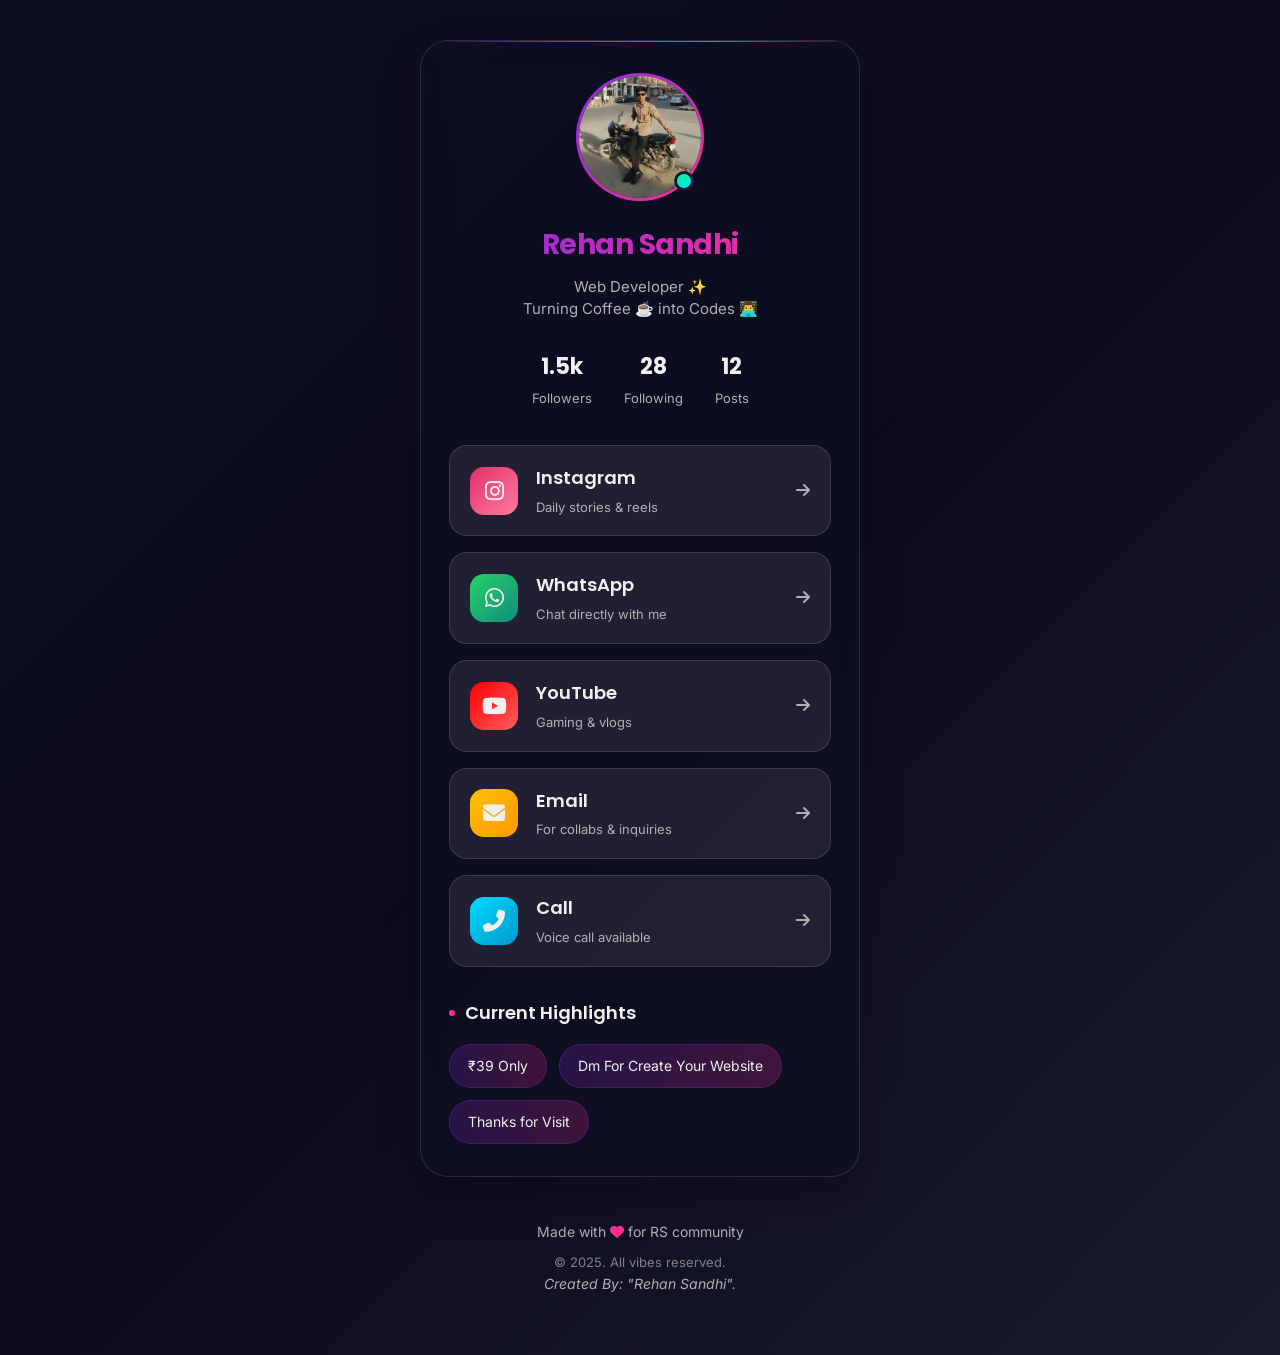
==== Index.html @ 9d44b49a "Add files via upload" ====
<!DOCTYPE html>
<html lang="en">
<head>
    <meta charset="UTF-8">
    <meta name="viewport" content="width=device-width, initial-scale=1.0">
    <title>Rehan Sandhi</title>
    <link rel="stylesheet" href="https://cdnjs.cloudflare.com/ajax/libs/font-awesome/6.4.0/css/all.min.css">
    <link rel="preconnect" href="https://fonts.googleapis.com">
    <link rel="preconnect" href="https://fonts.gstatic.com" crossorigin>
    <link href="https://fonts.googleapis.com/css2?family=Poppins:wght@300;400;500;600;700&family=Inter:wght@300;400;500;600&display=swap" rel="stylesheet">
    <link rel="icon" type="image/x-icon" href="data:image/svg+xml,<svg xmlns=%22http://www.w3.org/2000/svg%22 viewBox=%220 0 100 100%22><text y=%22.9em%22 font-size=%2290%22>👤</text></svg>">
</head>
<body>
    <div class="container">
        <main class="bio-card">
            <div class="profile-header">
                <div class="image-wrapper">
                    <!-- ISME APNA PROFILE PHOTO LAGANA HAI -->
                    <img src="profile.jpg" alt="Your profile picture" class="profile-img">
                    <div class="status-indicator"></div>
                </div>
                <!-- ISME APNA NAAM LIKHNA HAI -->
                <h1 class="profile-name">Rehan Sandhi</h1>
                <!-- ISME APNI BIO LIKHNA HAI -->
                <p class="profile-bio">Web Developer ✨<br>Turning Coffee ☕️ into Codes 👨‍💻 </p>
                <div class="follower-stats">
                    <!-- ISME APNE STATS CHANGE KARNA HAI -->
                    <div class="stat">
                        <span class="stat-number">1.5k</span>
                        <span class="stat-label">Followers</span>
                    </div>
                    <div class="stat">
                        <span class="stat-number">28</span>
                        <span class="stat-label">Following</span>
                    </div>
                    <div class="stat">
                        <span class="stat-number">12</span>
                        <span class="stat-label">Posts</span>
                    </div>
                </div>
            </div>

            <div class="links-section">
                <!-- ISME APNA INSTAGRAM LINK DENA HAI -->
                <a href="https://instagram.com/rs_181.181" target="_blank" class="link-card instagram">
                    <div class="link-icon">
                        <i class="fab fa-instagram"></i>
                    </div>
                    <div class="link-content">
                        <h3 class="link-title">Instagram</h3>
                        <p class="link-desc">Daily stories & reels</p>
                    </div>
                    <div class="link-arrow">
                        <i class="fas fa-arrow-right"></i>
                    </div>
                </a>

                <!-- ISME APNA WHATSAPP NUMBER DENA HAI -->
                <a href="https://wa.me/9725936153" target="_blank" class="link-card whatsapp">
                    <div class="link-icon">
                        <i class="fab fa-whatsapp"></i>
                    </div>
                    <div class="link-content">
                        <h3 class="link-title">WhatsApp</h3>
                        <p class="link-desc">Chat directly with me</p>
                    </div>
                    <div class="link-arrow">
                        <i class="fas fa-arrow-right"></i>
                    </div>
                </a>

                <!-- ISME APNA YOUTUBE CHANNEL LINK DENA HAI -->
                <a href="https://youtube.com/" target="_blank" class="link-card youtube">
                    <div class="link-icon">
                        <i class="fab fa-youtube"></i>
                    </div>
                    <div class="link-content">
                        <h3 class="link-title">YouTube</h3>
                        <p class="link-desc">Gaming & vlogs</p>
                    </div>
                    <div class="link-arrow">
                        <i class="fas fa-arrow-right"></i>
                    </div>
                </a>

                <!-- ISME APNA EMAIL ID DENA HAI -->
                <a href="mailto:rsandhi37@gmail.com" class="link-card email">
                    <div class="link-icon">
                        <i class="fas fa-envelope"></i>
                    </div>
                    <div class="link-content">
                        <h3 class="link-title">Email</h3>
                        <p class="link-desc">For collabs & inquiries</p>
                    </div>
                    <div class="link-arrow">
                        <i class="fas fa-arrow-right"></i>
                    </div>
                </a>

                <!-- ISME APNA PHONE NUMBER DENA HAI -->
                <a href="tel:9725936153" class="link-card call">
                    <div class="link-icon">
                        <i class="fas fa-phone-alt"></i>
                    </div>
                    <div class="link-content">
                        <h3 class="link-title">Call</h3>
                        <p class="link-desc">Voice call available</p>
                    </div>
                    <div class="link-arrow">
                        <i class="fas fa-arrow-right"></i>
                    </div>
                </a>
            </div>

            <div class="highlight-section">
                <!-- ISME APNE HIGHLIGHTS CHANGE KARNA HAI -->
                <h3 class="section-title">Current Highlights</h3>
                <div class="highlights">
                    <div class="highlight">₹39 Only</div>
                    <div class="highlight">Dm For Create Your Website</div>
                    <div class="highlight">Thanks for Visit</div>
                </div>
            </div>
        </main>

        <footer class="footer">
            <!-- ISME APNA FOOTER TEXT CHANGE KARNA HAI -->
            <p>Made with <i class="fas fa-heart"></i> for RS community</p>
            <p class="copyright">© 2025. All vibes reserved.</p> 
            <i>Created By: "Rehan Sandhi".</i>
        </footer>
    </div>

    <style>
        * {
            margin: 0;
            padding: 0;
            box-sizing: border-box;
        }

        :root {
            --primary-dark: #0f0f23;
            --secondary-dark: #1a1a2e;
            --accent-purple: #8a2be2;
            --accent-pink: #ff2e93;
            --accent-blue: #00d9ff;
            --text-light: #f0f0f0;
            --text-gray: #b0b0b0;
            --glass-white: rgba(255, 255, 255, 0.08);
            --glass-border: rgba(255, 255, 255, 0.12);
            --shadow-color: rgba(0, 0, 0, 0.3);
        }

        body {
            font-family: 'Inter', sans-serif;
            background: linear-gradient(135deg, var(--primary-dark) 0%, #0c0c1d 50%, var(--secondary-dark) 100%);
            color: var(--text-light);
            min-height: 100vh;
            display: flex;
            justify-content: center;
            align-items: center;
            padding: 20px;
            line-height: 1.6;
        }

        .container {
            width: 100%;
            max-width: 480px;
            margin: 0 auto;
            padding: 20px;
        }

        .bio-card {
            background: rgba(15, 15, 35, 0.7);
            backdrop-filter: blur(12px);
            -webkit-backdrop-filter: blur(12px);
            border-radius: 28px;
            border: 1px solid var(--glass-border);
            padding: 32px 28px;
            box-shadow: 0 20px 40px var(--shadow-color);
            margin-bottom: 24px;
            position: relative;
            overflow: hidden;
        }

        .bio-card::before {
            content: '';
            position: absolute;
            top: 0;
            left: 0;
            right: 0;
            height: 1px;
            background: linear-gradient(90deg, transparent, var(--accent-purple), var(--accent-pink), transparent);
        }

        .profile-header {
            text-align: center;
            margin-bottom: 36px;
        }

        .image-wrapper {
            position: relative;
            width: 128px;
            height: 128px;
            margin: 0 auto 22px;
        }

        .profile-img {
            width: 100%;
            height: 100%;
            border-radius: 50%;
            object-fit: cover;
            border: 3px solid transparent;
            background: linear-gradient(var(--secondary-dark), var(--secondary-dark)) padding-box,
                        linear-gradient(135deg, var(--accent-purple), var(--accent-pink)) border-box;
            transition: transform 0.5s ease;
        }

        .profile-img:hover {
            transform: scale(1.05);
        }

        .status-indicator {
            position: absolute;
            bottom: 10px;
            right: 10px;
            width: 20px;
            height: 20px;
            background: linear-gradient(135deg, #00ff88, #00d9ff);
            border-radius: 50%;
            border: 3px solid var(--secondary-dark);
            animation: pulse 2s infinite;
        }

        @keyframes pulse {
            0% { box-shadow: 0 0 0 0 rgba(0, 217, 255, 0.7); }
            70% { box-shadow: 0 0 0 8px rgba(0, 217, 255, 0); }
            100% { box-shadow: 0 0 0 0 rgba(0, 217, 255, 0); }
        }

        .profile-name {
            font-family: 'Poppins', sans-serif;
            font-size: 28px;
            font-weight: 700;
            background: linear-gradient(90deg, var(--accent-purple), var(--accent-pink));
            -webkit-background-clip: text;
            background-clip: text;
            color: transparent;
            margin-bottom: 8px;
            letter-spacing: -0.5px;
        }

        .profile-bio {
            color: var(--text-gray);
            font-size: 15px;
            margin-bottom: 24px;
            line-height: 1.5;
        }

        .follower-stats {
            display: flex;
            justify-content: center;
            gap: 32px;
            margin-top: 28px;
        }

        .stat {
            display: flex;
            flex-direction: column;
            align-items: center;
        }

        .stat-number {
            font-family: 'Poppins', sans-serif;
            font-size: 22px;
            font-weight: 700;
            color: var(--text-light);
        }

        .stat-label {
            font-size: 13px;
            color: var(--text-gray);
            margin-top: 4px;
        }

        .links-section {
            display: flex;
            flex-direction: column;
            gap: 16px;
            margin-bottom: 32px;
        }

        .link-card {
            display: flex;
            align-items: center;
            background: var(--glass-white);
            border: 1px solid var(--glass-border);
            border-radius: 18px;
            padding: 18px 20px;
            text-decoration: none;
            color: var(--text-light);
            transition: all 0.3s ease;
            position: relative;
            overflow: hidden;
        }

        .link-card::before {
            content: '';
            position: absolute;
            top: 0;
            left: 0;
            width: 5px;
            height: 100%;
            background: var(--accent-purple);
            opacity: 0;
            transition: opacity 0.3s ease;
        }

        .link-card:hover {
            transform: translateY(-4px);
            border-color: rgba(255, 255, 255, 0.2);
            box-shadow: 0 10px 25px rgba(0, 0, 0, 0.2);
        }

        .link-card:hover::before {
            opacity: 1;
        }

        .instagram:hover { background: linear-gradient(90deg, rgba(225, 48, 108, 0.15), rgba(255, 255, 255, 0.05)); }
        .whatsapp:hover { background: linear-gradient(90deg, rgba(37, 211, 102, 0.15), rgba(255, 255, 255, 0.05)); }
        .youtube:hover { background: linear-gradient(90deg, rgba(255, 0, 0, 0.15), rgba(255, 255, 255, 0.05)); }
        .email:hover { background: linear-gradient(90deg, rgba(255, 193, 7, 0.15), rgba(255, 255, 255, 0.05)); }
        .call:hover { background: linear-gradient(90deg, rgba(0, 217, 255, 0.15), rgba(255, 255, 255, 0.05)); }

        .link-icon {
            width: 48px;
            height: 48px;
            border-radius: 14px;
            display: flex;
            align-items: center;
            justify-content: center;
            font-size: 22px;
            margin-right: 18px;
            flex-shrink: 0;
        }

        .instagram .link-icon { background: linear-gradient(135deg, #E1306C, #FF7B9C); }
        .whatsapp .link-icon { background: linear-gradient(135deg, #25D366, #128C7E); }
        .youtube .link-icon { background: linear-gradient(135deg, #FF0000, #FF5E5E); }
        .email .link-icon { background: linear-gradient(135deg, #FFC107, #FF9800); }
        .call .link-icon { background: linear-gradient(135deg, #00D9FF, #0099CC); }

        .link-content {
            flex: 1;
        }

        .link-title {
            font-family: 'Poppins', sans-serif;
            font-size: 18px;
            font-weight: 600;
            margin-bottom: 4px;
        }

        .link-desc {
            font-size: 13px;
            color: var(--text-gray);
        }

        .link-arrow {
            color: var(--text-gray);
            font-size: 16px;
            transition: transform 0.3s ease;
        }

        .link-card:hover .link-arrow {
            transform: translateX(5px);
            color: var(--accent-blue);
        }

        .highlight-section {
            margin-top: 32px;
        }

        .section-title {
            font-family: 'Poppins', sans-serif;
            font-size: 18px;
            font-weight: 600;
            margin-bottom: 16px;
            color: var(--text-light);
            display: flex;
            align-items: center;
            gap: 10px;
        }

        .section-title::before {
            content: '';
            width: 6px;
            height: 6px;
            background: var(--accent-pink);
            border-radius: 50%;
        }

        .highlights {
            display: flex;
            flex-wrap: wrap;
            gap: 12px;
        }

        .highlight {
            background: linear-gradient(90deg, rgba(138, 43, 226, 0.2), rgba(255, 46, 147, 0.2));
            border: 1px solid rgba(138, 43, 226, 0.3);
            border-radius: 50px;
            padding: 10px 18px;
            font-size: 14px;
            color: var(--text-light);
            transition: all 0.3s ease;
        }

        .highlight:hover {
            transform: translateY(-2px);
            border-color: rgba(138, 43, 226, 0.6);
            box-shadow: 0 5px 15px rgba(138, 43, 226, 0.2);
        }

        .footer {
            text-align: center;
            color: var(--text-gray);
            font-size: 14px;
            padding: 20px 0;
        }

        .footer i.fa-heart {
            color: #ff2e93;
            animation: heartbeat 1.5s infinite;
        }

        @keyframes heartbeat {
            0%, 100% { transform: scale(0.9); }
            50% { transform: scale(1.3); }
        }

        .copyright {
            font-size: 13px;
            margin-top: 8px;
            opacity: 0.7;
        }

        @media (max-width: 480px) {
            .container {
                padding: 10px;
            }
            
            .bio-card {
                padding: 28px 22px;
                border-radius: 24px;
            }
            
            .profile-name {
                font-size: 24px;
            }
            
            .profile-bio {
                font-size: 14px;
            }
            
            .follower-stats {
                gap: 24px;
            }
            
            .stat-number {
                font-size: 20px;
            }
            
            .link-card {
                padding: 16px;
            }
            
            .link-icon {
                width: 44px;
                height: 44px;
                font-size: 20px;
                margin-right: 16px;
            }
            
            .link-title {
                font-size: 16px;
            }
        }

        @media (max-width: 360px) {
            .follower-stats {
                gap: 18px;
            }
            
            .link-card {
                padding: 14px;
            }
            
            .highlights {
                justify-content: center;
            }
        }
    </style>
</body>
</html>
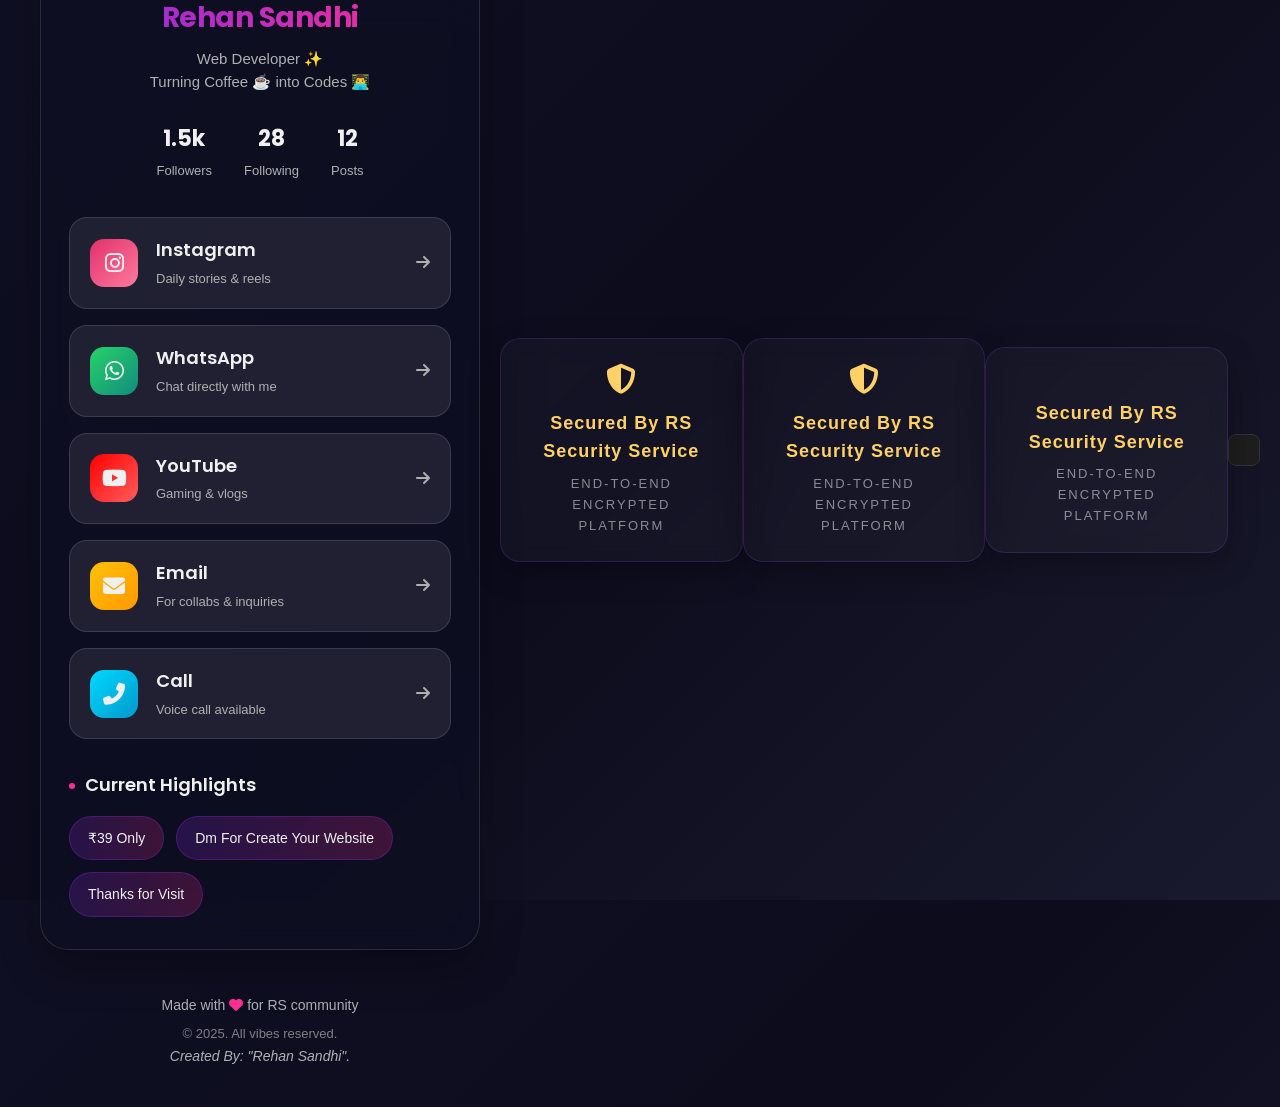
==== commit 1e45f5ad: "Index.html" ====
--- a/Index.html
+++ b/Index.html
@@ -502,4 +502,221 @@
         }
     </style>
 </body>
-</html>+</html>
+<!DOCTYPE html>
+<html lang="hi">
+<head>
+    <meta charset="UTF-8">
+    <meta name="viewport" content="width=device-width, initial-scale=1.0">
+    <title>RS Security Badge</title>
+    
+    <link rel="stylesheet" href="https://cdnjs.cloudflare.com/ajax/libs/font-awesome/6.4.0/css/all.min.css">
+    
+    <style>
+        body {
+            background-color: #0F0F1E;
+            display: flex;
+            justify-content: center;
+            align-items: center;
+            height: 100vh;
+            margin: 0;
+            font-family: 'Poppins', sans-serif;
+        }
+
+        .security-badge {
+            background: rgba(255, 255, 255, 0.03);
+            padding: 25px 40px;
+            border-radius: 20px;
+            text-align: center;
+            color: rgba(255, 255, 255, 0.7);
+            border: 1px solid rgba(157, 78, 221, 0.2);
+            backdrop-filter: blur(10px);
+            box-shadow: 0 10px 30px rgba(0, 0, 0, 0.3);
+            transition: all 0.3s ease;
+        }
+
+        .security-badge:hover {
+            transform: translateY(-5px);
+            border-color: #FFD166;
+            background: rgba(255, 255, 255, 0.05);
+        }
+
+        .security-badge i {
+            color: #FFD166;
+            font-size: 35px; /* Thoda bada icon */
+            margin-bottom: 15px;
+        }
+
+        .security-badge strong {
+            color: #FFD166;
+            font-weight: 700;
+            display: block;
+            margin-bottom: 8px;
+            font-size: 18px;
+            letter-spacing: 1px;
+        }
+
+        .security-badge .encrypted-text {
+            font-size: 12px;
+            color: rgba(255, 255, 255, 0.5);
+            text-transform: uppercase;
+            letter-spacing: 2px;
+        }
+    </style>
+</head>
+<body>
+
+    <div class="security-badge">
+        <i class="fas fa-shield-alt"></i>
+        <strong>Secured By RS Security Service</strong>
+        <div class="encrypted-text">End-to-End Encrypted Platform</div>
+    </div>
+
+</body>
+</html>
+<!DOCTYPE html>
+<html lang="hi">
+<head>
+    <meta charset="UTF-8">
+    <meta name="viewport" content="width=device-width, initial-scale=1.0">
+    <title>RS Security Badge</title>
+    
+    <link rel="stylesheet" href="https://cdnjs.cloudflare.com/ajax/libs/font-awesome/6.4.0/css/all.min.css">
+    
+    <style>
+        body {
+            background-color: #0F0F1E;
+            display: flex;
+            justify-content: center;
+            align-items: center;
+            height: 100vh;
+            margin: 0;
+            font-family: 'Poppins', sans-serif;
+        }
+
+        .security-badge {
+            background: rgba(255, 255, 255, 0.03);
+            padding: 25px 40px;
+            border-radius: 20px;
+            text-align: center;
+            color: rgba(255, 255, 255, 0.7);
+            border: 1px solid rgba(157, 78, 221, 0.2);
+            backdrop-filter: blur(10px);
+            box-shadow: 0 10px 30px rgba(0, 0, 0, 0.3);
+            transition: all 0.3s ease;
+        }
+
+        .security-badge:hover {
+            transform: translateY(-5px);
+            border-color: #FFD166;
+            background: rgba(255, 255, 255, 0.05);
+        }
+
+        .security-badge i {
+            color: #FFD166;
+            font-size: 35px; /* Thoda bada icon */
+            margin-bottom: 15px;
+        }
+
+        .security-badge strong {
+            color: #FFD166;
+            font-weight: 700;
+            display: block;
+            margin-bottom: 8px;
+            font-size: 18px;
+            letter-spacing: 1px;
+        }
+
+        .security-badge .encrypted-text {
+            font-size: 12px;
+            color: rgba(255, 255, 255, 0.5);
+            text-transform: uppercase;
+            letter-spacing: 2px;
+        }
+    </style>
+</head>
+<body>
+
+    <div class="security-badge">
+        <i class="fas fa-shield-alt"></i>
+        <strong>Secured By RS Security Service</strong>
+        <div class="encrypted-text">End-to-End Encrypted Platform</div>
+    </div>
+
+</body>
+</html>
+<!DOCTYPE html>
+<html lang="hi">
+<head>
+    <meta charset="UTF-8">
+    <meta name="viewport" content="width=device-width, initial-scale=1.0">
+    <title>RS Security Badge</title>
+    
+    <link rel="stylesheet" href="https://cdnjs.cloudflare.com/ajax/libs/font-awesome/6.4.0/css/all.min.css">
+    
+    <style>
+        body {
+            background-color: #0F0F1E; /* Dark background taaki badge dikhe */
+            display: flex;
+            justify-content: center;
+            align-items: center;
+            height: 100vh;
+            margin: 0;
+            font-family: 'Segoe UI', Tahoma, Geneva, Verdana, sans-serif;
+        }
+
+        /* Badge ka asli CSS */
+        .security-badge {
+            background: rgba(255, 255, 255, 0.03);
+            padding: 25px 40px;
+            border-radius: 20px;
+            text-align: center;
+            color: rgba(255, 255, 255, 0.7);
+            border: 1px solid rgba(157, 78, 221, 0.2);
+            backdrop-filter: blur(10px);
+            box-shadow: 0 10px 30px rgba(0, 0, 0, 0.3);
+            transition: transform 0.3s ease;
+        }
+
+        .security-badge:hover {
+            transform: translateY(-5px);
+            border-color: #FFD166;
+        }
+
+        .security-badge i {
+            color: #FFD166; /* Gold color */
+            font-size: 30px;
+            margin-bottom: 15px;
+        }
+
+        .security-badge strong {
+            color: #FFD166;
+            font-weight: 700;
+            display: block;
+            margin-bottom: 8px;
+            font-size: 18px;
+            letter-spacing: 1px;
+        }
+
+        .security-badge .encrypted-text {
+            font-size: 13px;
+            color: rgba(255, 255, 255, 0.5);
+            text-transform: uppercase;
+            letter-spacing: 2px;
+        }
+    </style>
+</head>
+<body>
+
+    <div class="security-badge">
+        <i class="fas fa-shield-alti"></i>
+        <strong>Secured By RS Security Service</strong>
+        <div class="encrypted-text">End-to-End Encrypted Platform</div>
+    </div>
+
+</body>
+</html>
+<div style="background-color: #1e1e1e; color: #d4d4d4; padding: 15px; border-radius: 8px; font-family: 'Courier New', monospace; border: 1px solid #333; line-height: 1.5;">
+    <pre style="margin: 
+    </pre>
+</div>
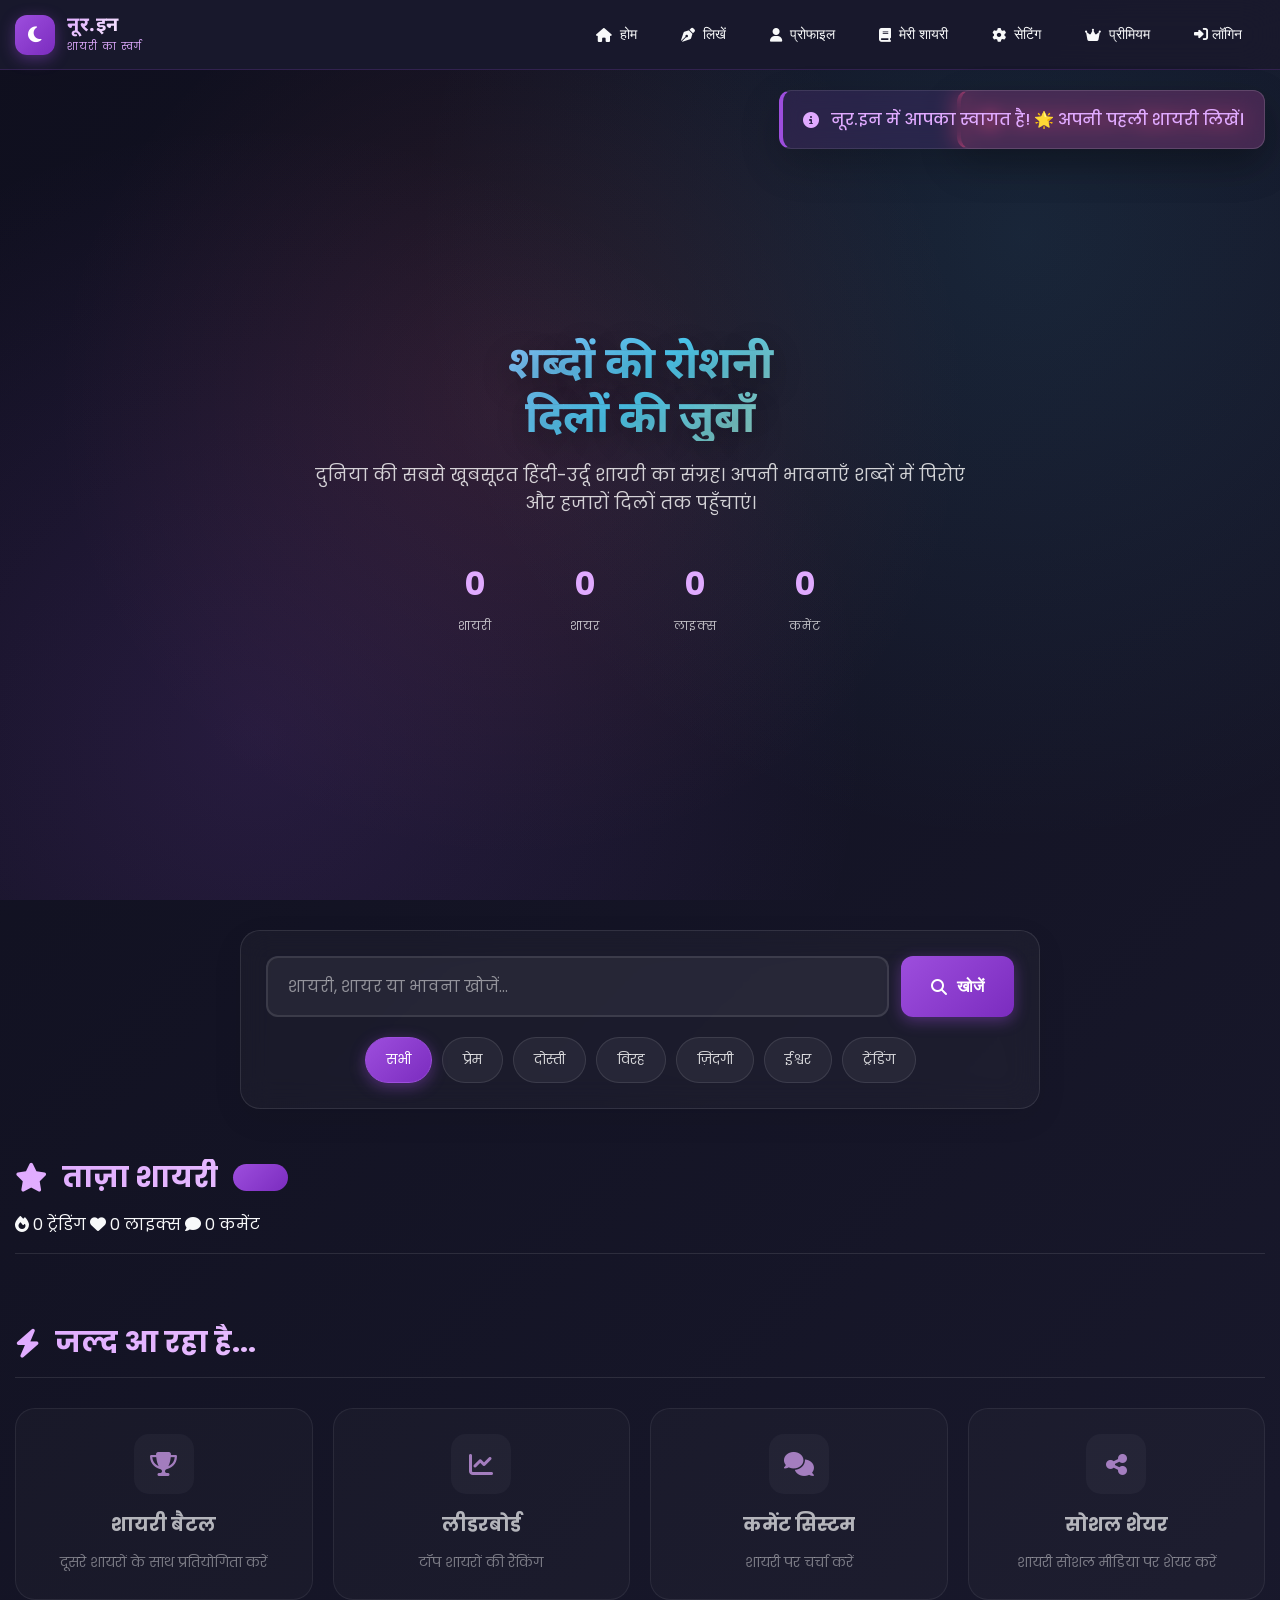
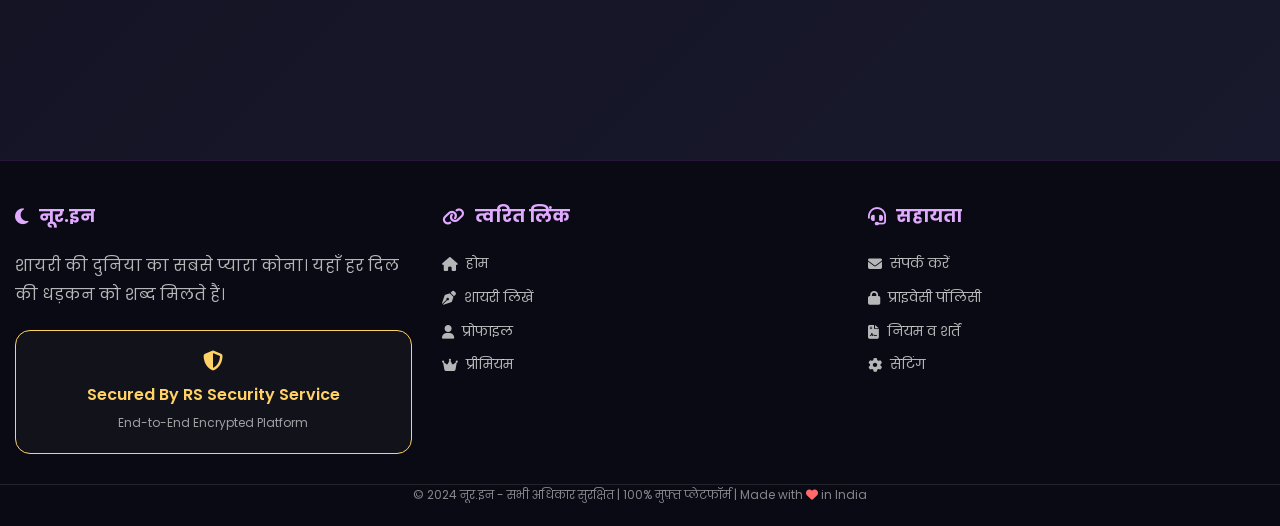
==== commit e03245cc: "Add files via upload" ====
--- a/Index.html
+++ b/Index.html
@@ -1,722 +1,3077 @@
 <!DOCTYPE html>
-<html lang="en">
+<html lang="hi">
 <head>
     <meta charset="UTF-8">
-    <meta name="viewport" content="width=device-width, initial-scale=1.0">
-    <title>Rehan Sandhi</title>
+    <meta name="viewport" content="width=device-width, initial-scale=1.0, maximum-scale=1.0, user-scalable=no">
+    <title>नूर.इन - शायरी का स्वर्ग</title>
+    
+    <!-- FONTS -->
+    <link href="https://fonts.googleapis.com/css2?family=Noto+Sans+Devanagari:wght@300;400;500;600;700&family=Playfair+Display:wght@400;500;600;700&family=Poppins:wght@300;400;500;600;700&display=swap" rel="stylesheet">
     <link rel="stylesheet" href="https://cdnjs.cloudflare.com/ajax/libs/font-awesome/6.4.0/css/all.min.css">
-    <link rel="preconnect" href="https://fonts.googleapis.com">
-    <link rel="preconnect" href="https://fonts.gstatic.com" crossorigin>
-    <link href="https://fonts.googleapis.com/css2?family=Poppins:wght@300;400;500;600;700&family=Inter:wght@300;400;500;600&display=swap" rel="stylesheet">
-    <link rel="icon" type="image/x-icon" href="data:image/svg+xml,<svg xmlns=%22http://www.w3.org/2000/svg%22 viewBox=%220 0 100 100%22><text y=%22.9em%22 font-size=%2290%22>👤</text></svg>">
-</head>
-<body>
-    <div class="container">
-        <main class="bio-card">
-            <div class="profile-header">
-                <div class="image-wrapper">
-                    <!-- ISME APNA PROFILE PHOTO LAGANA HAI -->
-                    <img src="profile.jpg" alt="Your profile picture" class="profile-img">
-                    <div class="status-indicator"></div>
-                </div>
-                <!-- ISME APNA NAAM LIKHNA HAI -->
-                <h1 class="profile-name">Rehan Sandhi</h1>
-                <!-- ISME APNI BIO LIKHNA HAI -->
-                <p class="profile-bio">Web Developer ✨<br>Turning Coffee ☕️ into Codes 👨‍💻 </p>
-                <div class="follower-stats">
-                    <!-- ISME APNE STATS CHANGE KARNA HAI -->
-                    <div class="stat">
-                        <span class="stat-number">1.5k</span>
-                        <span class="stat-label">Followers</span>
-                    </div>
-                    <div class="stat">
-                        <span class="stat-number">28</span>
-                        <span class="stat-label">Following</span>
-                    </div>
-                    <div class="stat">
-                        <span class="stat-number">12</span>
-                        <span class="stat-label">Posts</span>
-                    </div>
-                </div>
-            </div>
-
-            <div class="links-section">
-                <!-- ISME APNA INSTAGRAM LINK DENA HAI -->
-                <a href="https://instagram.com/rs_181.181" target="_blank" class="link-card instagram">
-                    <div class="link-icon">
-                        <i class="fab fa-instagram"></i>
-                    </div>
-                    <div class="link-content">
-                        <h3 class="link-title">Instagram</h3>
-                        <p class="link-desc">Daily stories & reels</p>
-                    </div>
-                    <div class="link-arrow">
-                        <i class="fas fa-arrow-right"></i>
-                    </div>
-                </a>
-
-                <!-- ISME APNA WHATSAPP NUMBER DENA HAI -->
-                <a href="https://wa.me/9725936153" target="_blank" class="link-card whatsapp">
-                    <div class="link-icon">
-                        <i class="fab fa-whatsapp"></i>
-                    </div>
-                    <div class="link-content">
-                        <h3 class="link-title">WhatsApp</h3>
-                        <p class="link-desc">Chat directly with me</p>
-                    </div>
-                    <div class="link-arrow">
-                        <i class="fas fa-arrow-right"></i>
-                    </div>
-                </a>
-
-                <!-- ISME APNA YOUTUBE CHANNEL LINK DENA HAI -->
-                <a href="https://youtube.com/" target="_blank" class="link-card youtube">
-                    <div class="link-icon">
-                        <i class="fab fa-youtube"></i>
-                    </div>
-                    <div class="link-content">
-                        <h3 class="link-title">YouTube</h3>
-                        <p class="link-desc">Gaming & vlogs</p>
-                    </div>
-                    <div class="link-arrow">
-                        <i class="fas fa-arrow-right"></i>
-                    </div>
-                </a>
-
-                <!-- ISME APNA EMAIL ID DENA HAI -->
-                <a href="mailto:rsandhi37@gmail.com" class="link-card email">
-                    <div class="link-icon">
-                        <i class="fas fa-envelope"></i>
-                    </div>
-                    <div class="link-content">
-                        <h3 class="link-title">Email</h3>
-                        <p class="link-desc">For collabs & inquiries</p>
-                    </div>
-                    <div class="link-arrow">
-                        <i class="fas fa-arrow-right"></i>
-                    </div>
-                </a>
-
-                <!-- ISME APNA PHONE NUMBER DENA HAI -->
-                <a href="tel:9725936153" class="link-card call">
-                    <div class="link-icon">
-                        <i class="fas fa-phone-alt"></i>
-                    </div>
-                    <div class="link-content">
-                        <h3 class="link-title">Call</h3>
-                        <p class="link-desc">Voice call available</p>
-                    </div>
-                    <div class="link-arrow">
-                        <i class="fas fa-arrow-right"></i>
-                    </div>
-                </a>
-            </div>
-
-            <div class="highlight-section">
-                <!-- ISME APNE HIGHLIGHTS CHANGE KARNA HAI -->
-                <h3 class="section-title">Current Highlights</h3>
-                <div class="highlights">
-                    <div class="highlight">₹39 Only</div>
-                    <div class="highlight">Dm For Create Your Website</div>
-                    <div class="highlight">Thanks for Visit</div>
-                </div>
-            </div>
-        </main>
-
-        <footer class="footer">
-            <!-- ISME APNA FOOTER TEXT CHANGE KARNA HAI -->
-            <p>Made with <i class="fas fa-heart"></i> for RS community</p>
-            <p class="copyright">© 2025. All vibes reserved.</p> 
-            <i>Created By: "Rehan Sandhi".</i>
-        </footer>
-    </div>
-
+    
     <style>
+        /* ============================================
+            CSS VARIABLES & RESET
+        ============================================ */
+        :root {
+            --primary: #9D4EDD;
+            --primary-dark: #7B2CBF;
+            --primary-light: #E0AAFF;
+            --secondary: #FF6B6B;
+            --accent: #4CC9F0;
+            --gold: #FFD166;
+            --dark: #1A1A2E;
+            --dark-light: #2D2D44;
+            --light: #F8F9FA;
+            --text: #333333;
+            --text-light: #666666;
+            --success: #06D6A0;
+            --error: #EF476F;
+            --warning: #FFD166;
+            --premium: #FFD700;
+            --shadow: 0 10px 30px rgba(0, 0, 0, 0.08);
+            --shadow-hover: 0 20px 50px rgba(0, 0, 0, 0.15);
+            --transition: all 0.4s cubic-bezier(0.175, 0.885, 0.32, 1.1);
+            --border-radius: 20px;
+            --border-radius-sm: 12px;
+            --header-height: 70px;
+            --safe-area-top: env(safe-area-inset-top, 0px);
+        }
+        
         * {
             margin: 0;
             padding: 0;
             box-sizing: border-box;
-        }
-
-        :root {
-            --primary-dark: #0f0f23;
-            --secondary-dark: #1a1a2e;
-            --accent-purple: #8a2be2;
-            --accent-pink: #ff2e93;
-            --accent-blue: #00d9ff;
-            --text-light: #f0f0f0;
-            --text-gray: #b0b0b0;
-            --glass-white: rgba(255, 255, 255, 0.08);
-            --glass-border: rgba(255, 255, 255, 0.12);
-            --shadow-color: rgba(0, 0, 0, 0.3);
-        }
-
+            -webkit-tap-highlight-color: transparent;
+        }
+        
+        html {
+            scroll-behavior: smooth;
+            overflow-x: hidden;
+        }
+        
         body {
-            font-family: 'Inter', sans-serif;
-            background: linear-gradient(135deg, var(--primary-dark) 0%, #0c0c1d 50%, var(--secondary-dark) 100%);
-            color: var(--text-light);
+            font-family: 'Poppins', 'Noto Sans Devanagari', sans-serif;
+            background: linear-gradient(135deg, #0F0F1E 0%, #1A1A2E 100%);
+            color: var(--light);
+            line-height: 1.7;
+            overflow-x: hidden;
             min-height: 100vh;
-            display: flex;
+            padding-top: var(--safe-area-top);
+        }
+        
+        .hindi-font {
+            font-family: 'Noto Sans Devanagari', serif;
+        }
+        
+        .shayari-font {
+            font-family: 'Playfair Display', 'Noto Sans Devanagari', serif;
+        }
+        
+        /* ============================================
+            GLASSMORPHISM EFFECTS
+        ============================================ */
+        .glass {
+            background: rgba(255, 255, 255, 0.05);
+            backdrop-filter: blur(10px);
+            border: 1px solid rgba(255, 255, 255, 0.1);
+        }
+        
+        .glass-dark {
+            background: rgba(26, 26, 46, 0.8);
+            backdrop-filter: blur(15px);
+            border: 1px solid rgba(157, 78, 221, 0.2);
+        }
+        
+        /* ============================================
+            HEADER & NAVIGATION - MOBILE OPTIMIZED
+        ============================================ */
+        .header {
+            position: fixed;
+            top: var(--safe-area-top);
+            left: 0;
+            width: 100%;
+            z-index: 1000;
+            padding: 10px 0;
+            transition: var(--transition);
+            height: var(--header-height);
+            background: rgba(26, 26, 46, 0.95);
+            backdrop-filter: blur(20px);
+            border-bottom: 1px solid rgba(157, 78, 221, 0.2);
+        }
+        
+        .nav-container {
+            max-width: 1400px;
+            margin: 0 auto;
+            padding: 0 15px;
+            display: flex;
+            justify-content: space-between;
+            align-items: center;
+            height: 100%;
+        }
+        
+        .logo {
+            display: flex;
+            align-items: center;
+            gap: 12px;
+            text-decoration: none;
+            flex-shrink: 0;
+        }
+        
+        .logo-icon {
+            width: 40px;
+            height: 40px;
+            background: linear-gradient(135deg, var(--primary), var(--primary-dark));
+            border-radius: 12px;
+            display: flex;
+            align-items: center;
             justify-content: center;
-            align-items: center;
-            padding: 20px;
-            line-height: 1.6;
-        }
-
-        .container {
-            width: 100%;
-            max-width: 480px;
-            margin: 0 auto;
-            padding: 20px;
-        }
-
-        .bio-card {
-            background: rgba(15, 15, 35, 0.7);
-            backdrop-filter: blur(12px);
-            -webkit-backdrop-filter: blur(12px);
-            border-radius: 28px;
-            border: 1px solid var(--glass-border);
-            padding: 32px 28px;
-            box-shadow: 0 20px 40px var(--shadow-color);
-            margin-bottom: 24px;
+            color: white;
+            font-size: 18px;
+            box-shadow: 0 4px 15px rgba(157, 78, 221, 0.4);
             position: relative;
             overflow: hidden;
         }
-
-        .bio-card::before {
+        
+        .logo-text {
+            display: flex;
+            flex-direction: column;
+        }
+        
+        .logo-main {
+            font-size: 20px;
+            font-weight: 700;
+            background: linear-gradient(135deg, var(--primary-light), white);
+            -webkit-background-clip: text;
+            -webkit-text-fill-color: transparent;
+            letter-spacing: 0.5px;
+            line-height: 1.2;
+        }
+        
+        .logo-tagline {
+            font-size: 10px;
+            color: var(--primary-light);
+            letter-spacing: 1px;
+            text-transform: uppercase;
+        }
+        
+        .mobile-menu-btn {
+            display: none;
+            background: transparent;
+            border: none;
+            color: white;
+            font-size: 24px;
+            cursor: pointer;
+            padding: 8px;
+            border-radius: 8px;
+            transition: var(--transition);
+        }
+        
+        .mobile-menu-btn:hover {
+            background: rgba(157, 78, 221, 0.1);
+        }
+        
+        .nav-links {
+            display: flex;
+            gap: 8px;
+            align-items: center;
+            flex-wrap: nowrap;
+            overflow-x: auto;
+            -webkit-overflow-scrolling: touch;
+            scrollbar-width: none;
+            padding: 0 5px;
+        }
+        
+        .nav-links::-webkit-scrollbar {
+            display: none;
+        }
+        
+        .nav-btn {
+            background: transparent;
+            border: none;
+            padding: 10px 18px;
+            border-radius: 50px;
+            color: var(--light);
+            font-size: 14px;
+            font-weight: 500;
+            cursor: pointer;
+            transition: var(--transition);
+            display: flex;
+            align-items: center;
+            gap: 8px;
+            position: relative;
+            overflow: hidden;
+            white-space: nowrap;
+            flex-shrink: 0;
+        }
+        
+        .nav-btn:hover {
+            background: rgba(157, 78, 221, 0.1);
+            transform: translateY(-2px);
+        }
+        
+        .nav-btn.primary {
+            background: linear-gradient(135deg, var(--primary), var(--primary-dark));
+            color: white;
+            padding: 10px 22px;
+            box-shadow: 0 4px 15px rgba(157, 78, 221, 0.4);
+        }
+        
+        .nav-btn.primary:hover {
+            transform: translateY(-3px);
+            box-shadow: 0 8px 25px rgba(157, 78, 221, 0.6);
+        }
+        
+        .user-badge {
+            display: flex;
+            align-items: center;
+            gap: 10px;
+            padding: 8px 16px;
+            background: rgba(255, 255, 255, 0.05);
+            border-radius: 50px;
+            border: 1px solid rgba(157, 78, 221, 0.3);
+            flex-shrink: 0;
+        }
+        
+        .user-avatar {
+            width: 32px;
+            height: 32px;
+            background: linear-gradient(135deg, var(--primary), var(--accent));
+            border-radius: 50%;
+            display: flex;
+            align-items: center;
+            justify-content: center;
+            color: white;
+            font-weight: 600;
+            font-size: 14px;
+            flex-shrink: 0;
+        }
+        
+        /* ============================================
+            HERO SECTION - MOBILE OPTIMIZED
+        ============================================ */
+        .hero-section {
+            min-height: calc(100vh - var(--header-height));
+            display: flex;
+            align-items: center;
+            justify-content: center;
+            padding: 30px 15px;
+            position: relative;
+            overflow: hidden;
+            margin-top: var(--header-height);
+        }
+        
+        .hero-bg {
+            position: absolute;
+            top: 0;
+            left: 0;
+            width: 100%;
+            height: 100%;
+            background: 
+                radial-gradient(circle at 20% 80%, rgba(157, 78, 221, 0.15) 0%, transparent 50%),
+                radial-gradient(circle at 80% 20%, rgba(76, 201, 240, 0.1) 0%, transparent 50%),
+                radial-gradient(circle at 40% 40%, rgba(255, 107, 107, 0.1) 0%, transparent 50%);
+            z-index: -1;
+        }
+        
+        .hero-content {
+            text-align: center;
+            max-width: 900px;
+            z-index: 1;
+            width: 100%;
+        }
+        
+        .hero-title {
+            font-size: 2.8rem;
+            font-weight: 700;
+            margin-bottom: 20px;
+            background: linear-gradient(135deg, var(--primary-light), var(--accent), var(--gold));
+            -webkit-background-clip: text;
+            -webkit-text-fill-color: transparent;
+            line-height: 1.2;
+            text-shadow: 0 10px 30px rgba(0, 0, 0, 0.3);
+            padding: 0 10px;
+        }
+        
+        .hero-subtitle {
+            font-size: 1.1rem;
+            color: rgba(255, 255, 255, 0.8);
+            max-width: 700px;
+            margin: 0 auto 30px;
+            line-height: 1.6;
+            padding: 0 10px;
+        }
+        
+        .hero-stats {
+            display: flex;
+            justify-content: center;
+            gap: 30px;
+            margin-top: 40px;
+            flex-wrap: wrap;
+        }
+        
+        .stat-item {
+            text-align: center;
+            min-width: 80px;
+        }
+        
+        .stat-number {
+            font-size: 2rem;
+            font-weight: 700;
+            color: var(--primary-light);
+            margin-bottom: 5px;
+        }
+        
+        .stat-label {
+            color: rgba(255, 255, 255, 0.7);
+            font-size: 12px;
+            text-transform: uppercase;
+            letter-spacing: 1px;
+        }
+        
+        /* ============================================
+            MAIN CONTENT
+        ============================================ */
+        .main-container {
+            max-width: 1400px;
+            margin: 0 auto;
+            padding: 0 15px 60px;
+            width: 100%;
+        }
+        
+        /* ============================================
+            SMART SEARCH
+        ============================================ */
+        .search-section {
+            margin: 30px auto 50px;
+            max-width: 800px;
+            width: 100%;
+        }
+        
+        .search-container {
+            background: rgba(255, 255, 255, 0.03);
+            border-radius: var(--border-radius);
+            padding: 25px;
+            border: 1px solid rgba(255, 255, 255, 0.1);
+            box-shadow: var(--shadow);
+        }
+        
+        .search-box {
+            display: flex;
+            gap: 12px;
+            margin-bottom: 20px;
+        }
+        
+        .search-input {
+            flex: 1;
+            padding: 16px 20px;
+            background: rgba(255, 255, 255, 0.05);
+            border: 2px solid rgba(255, 255, 255, 0.1);
+            border-radius: 12px;
+            font-size: 16px;
+            color: white;
+            font-family: inherit;
+            transition: var(--transition);
+            min-height: 54px;
+        }
+        
+        .search-input:focus {
+            outline: none;
+            border-color: var(--primary);
+            background: rgba(255, 255, 255, 0.08);
+            box-shadow: 0 0 0 3px rgba(157, 78, 221, 0.2);
+        }
+        
+        .search-input::placeholder {
+            color: rgba(255, 255, 255, 0.5);
+        }
+        
+        .search-btn {
+            background: linear-gradient(135deg, var(--primary), var(--primary-dark));
+            color: white;
+            border: none;
+            padding: 0 30px;
+            border-radius: 12px;
+            font-size: 16px;
+            font-weight: 600;
+            cursor: pointer;
+            transition: var(--transition);
+            display: flex;
+            align-items: center;
+            gap: 10px;
+            box-shadow: 0 4px 15px rgba(157, 78, 221, 0.4);
+            min-width: 100px;
+            justify-content: center;
+        }
+        
+        .search-btn:hover {
+            transform: translateY(-2px);
+            box-shadow: 0 8px 25px rgba(157, 78, 221, 0.6);
+        }
+        
+        .search-filters {
+            display: flex;
+            flex-wrap: wrap;
+            gap: 10px;
+            justify-content: center;
+        }
+        
+        .filter-chip {
+            padding: 10px 20px;
+            background: rgba(255, 255, 255, 0.05);
+            border: 1px solid rgba(255, 255, 255, 0.1);
+            border-radius: 50px;
+            color: rgba(255, 255, 255, 0.8);
+            cursor: pointer;
+            transition: var(--transition);
+            font-size: 14px;
+            white-space: nowrap;
+        }
+        
+        .filter-chip:hover {
+            background: var(--primary);
+            color: white;
+            border-color: var(--primary);
+            transform: translateY(-2px);
+        }
+        
+        .filter-chip.active {
+            background: linear-gradient(135deg, var(--primary), var(--primary-dark));
+            color: white;
+            border-color: var(--primary);
+            box-shadow: 0 4px 15px rgba(157, 78, 221, 0.4);
+        }
+        
+        /* ============================================
+            POST FORM
+        ============================================ */
+        .post-form-section {
+            background: rgba(255, 255, 255, 0.03);
+            border-radius: var(--border-radius);
+            padding: 25px;
+            margin-bottom: 40px;
+            border: 1px solid rgba(255, 255, 255, 0.1);
+            display: none;
+            animation: slideUp 0.6s ease;
+        }
+        
+        .form-header {
+            display: flex;
+            align-items: center;
+            gap: 15px;
+            margin-bottom: 30px;
+        }
+        
+        .form-icon {
+            width: 50px;
+            height: 50px;
+            background: linear-gradient(135deg, var(--primary), var(--primary-dark));
+            border-radius: 12px;
+            display: flex;
+            align-items: center;
+            justify-content: center;
+            color: white;
+            font-size: 20px;
+            flex-shrink: 0;
+        }
+        
+        .form-title {
+            font-size: 1.8rem;
+            background: linear-gradient(135deg, var(--primary-light), white);
+            -webkit-background-clip: text;
+            -webkit-text-fill-color: transparent;
+            line-height: 1.3;
+        }
+        
+        .form-grid {
+            display: grid;
+            grid-template-columns: 1fr;
+            gap: 20px;
+            margin-bottom: 20px;
+        }
+        
+        .form-group {
+            margin-bottom: 20px;
+        }
+        
+        .form-label {
+            display: block;
+            margin-bottom: 10px;
+            color: var(--primary-light);
+            font-weight: 500;
+            font-size: 14px;
+        }
+        
+        .form-input, .form-textarea, .form-select {
+            width: 100%;
+            padding: 16px 20px;
+            background: rgba(255, 255, 255, 0.05);
+            border: 2px solid rgba(255, 255, 255, 0.1);
+            border-radius: 12px;
+            font-size: 16px;
+            color: white;
+            font-family: inherit;
+            transition: var(--transition);
+        }
+        
+        .form-textarea {
+            min-height: 150px;
+            resize: vertical;
+            line-height: 1.6;
+        }
+        
+        .form-input:focus, .form-textarea:focus, .form-select:focus {
+            outline: none;
+            border-color: var(--primary);
+            background: rgba(255, 255, 255, 0.08);
+            box-shadow: 0 0 0 3px rgba(157, 78, 221, 0.2);
+        }
+        
+        .form-buttons {
+            display: flex;
+            gap: 15px;
+            margin-top: 30px;
+            flex-wrap: wrap;
+        }
+        
+        .btn {
+            padding: 16px 25px;
+            border-radius: 12px;
+            font-size: 16px;
+            font-weight: 600;
+            cursor: pointer;
+            transition: var(--transition);
+            border: none;
+            display: flex;
+            align-items: center;
+            justify-content: center;
+            gap: 10px;
+            min-width: 150px;
+            flex: 1;
+        }
+        
+        .btn-primary {
+            background: linear-gradient(135deg, var(--primary), var(--primary-dark));
+            color: white;
+            box-shadow: 0 4px 15px rgba(157, 78, 221, 0.4);
+        }
+        
+        .btn-primary:hover {
+            transform: translateY(-3px);
+            box-shadow: 0 8px 25px rgba(157, 78, 221, 0.6);
+        }
+        
+        .btn-secondary {
+            background: rgba(255, 255, 255, 0.05);
+            color: white;
+            border: 2px solid rgba(255, 255, 255, 0.2);
+        }
+        
+        .btn-secondary:hover {
+            background: rgba(255, 255, 255, 0.1);
+            border-color: var(--primary);
+        }
+        
+        /* ============================================
+            SHAYARI GRID
+        ============================================ */
+        .shayari-section {
+            margin: 40px 0;
+        }
+        
+        .section-header {
+            display: flex;
+            flex-direction: column;
+            gap: 15px;
+            margin-bottom: 30px;
+            padding-bottom: 15px;
+            border-bottom: 1px solid rgba(255, 255, 255, 0.1);
+        }
+        
+        .section-title {
+            font-size: 1.8rem;
+            display: flex;
+            align-items: center;
+            gap: 15px;
+            background: linear-gradient(135deg, var(--primary-light), white);
+            -webkit-background-clip: text;
+            -webkit-text-fill-color: transparent;
+            line-height: 1.3;
+        }
+        
+        .section-badge {
+            background: linear-gradient(135deg, var(--primary), var(--primary-dark));
+            color: white;
+            padding: 6px 15px;
+            border-radius: 50px;
+            font-size: 12px;
+            font-weight: 600;
+            display: flex;
+            align-items: center;
+            gap: 6px;
+        }
+        
+        .shayari-grid {
+            display: grid;
+            grid-template-columns: repeat(auto-fill, minmax(320px, 1fr));
+            gap: 20px;
+            animation: fadeIn 0.8s ease;
+        }
+        
+        .shayari-card {
+            background: rgba(255, 255, 255, 0.03);
+            border-radius: var(--border-radius);
+            padding: 25px;
+            border: 1px solid rgba(255, 255, 255, 0.1);
+            transition: var(--transition);
+            position: relative;
+            overflow: hidden;
+        }
+        
+        .shayari-card:hover {
+            transform: translateY(-8px);
+            background: rgba(255, 255, 255, 0.05);
+            border-color: var(--primary);
+            box-shadow: var(--shadow-hover);
+        }
+        
+        .shayari-card::before {
             content: '';
             position: absolute;
             top: 0;
             left: 0;
-            right: 0;
-            height: 1px;
-            background: linear-gradient(90deg, transparent, var(--accent-purple), var(--accent-pink), transparent);
-        }
-
+            width: 4px;
+            height: 100%;
+            background: linear-gradient(to bottom, var(--primary), var(--accent));
+        }
+        
+        .shayari-text {
+            font-size: 1.2rem;
+            line-height: 1.7;
+            color: white;
+            margin-bottom: 20px;
+            text-align: center;
+            font-style: italic;
+            min-height: 100px;
+            display: flex;
+            align-items: center;
+            justify-content: center;
+            word-break: break-word;
+        }
+        
+        .shayari-meta {
+            display: flex;
+            justify-content: space-between;
+            align-items: center;
+            padding-top: 20px;
+            border-top: 1px solid rgba(255, 255, 255, 0.1);
+            flex-wrap: wrap;
+            gap: 10px;
+        }
+        
+        .shayari-author {
+            display: flex;
+            align-items: center;
+            gap: 10px;
+        }
+        
+        .author-avatar {
+            width: 36px;
+            height: 36px;
+            background: linear-gradient(135deg, var(--primary), var(--accent));
+            border-radius: 50%;
+            display: flex;
+            align-items: center;
+            justify-content: center;
+            color: white;
+            font-weight: 600;
+            flex-shrink: 0;
+        }
+        
+        .author-info h4 {
+            color: var(--primary-light);
+            font-size: 14px;
+            margin-bottom: 3px;
+        }
+        
+        .author-info span {
+            color: rgba(255, 255, 255, 0.6);
+            font-size: 12px;
+        }
+        
+        .shayari-category {
+            background: rgba(157, 78, 221, 0.2);
+            color: var(--primary-light);
+            padding: 6px 15px;
+            border-radius: 50px;
+            font-size: 12px;
+            font-weight: 500;
+            border: 1px solid rgba(157, 78, 221, 0.3);
+            white-space: nowrap;
+        }
+        
+        .shayari-actions {
+            display: flex;
+            align-items: center;
+            gap: 15px;
+            margin-top: 15px;
+            flex-wrap: wrap;
+        }
+        
+        .action-btn {
+            background: transparent;
+            border: none;
+            color: rgba(255, 255, 255, 0.7);
+            cursor: pointer;
+            display: flex;
+            align-items: center;
+            gap: 6px;
+            transition: var(--transition);
+            padding: 8px 12px;
+            border-radius: 8px;
+            font-size: 13px;
+        }
+        
+        .action-btn:hover {
+            background: rgba(255, 255, 255, 0.05);
+            color: var(--primary-light);
+        }
+        
+        .action-btn.liked {
+            color: var(--secondary);
+        }
+        
+        .action-btn.saved {
+            color: var(--gold);
+        }
+        
+        /* ============================================
+            PROFILE & SETTINGS PAGES
+        ============================================ */
+        .profile-section, .settings-section, .my-shayari-section {
+            margin: 40px auto;
+            max-width: 800px;
+        }
+        
         .profile-header {
+            display: flex;
+            align-items: center;
+            gap: 25px;
+            margin-bottom: 40px;
+            padding: 30px;
+            background: rgba(255, 255, 255, 0.03);
+            border-radius: var(--border-radius);
+            border: 1px solid rgba(255, 255, 255, 0.1);
+        }
+        
+        .profile-avatar {
+            width: 100px;
+            height: 100px;
+            background: linear-gradient(135deg, var(--primary), var(--accent));
+            border-radius: 50%;
+            display: flex;
+            align-items: center;
+            justify-content: center;
+            color: white;
+            font-size: 36px;
+            font-weight: 600;
+            flex-shrink: 0;
+        }
+        
+        .profile-info {
+            flex: 1;
+        }
+        
+        .profile-name {
+            font-size: 2rem;
+            margin-bottom: 10px;
+            background: linear-gradient(135deg, var(--primary-light), white);
+            -webkit-background-clip: text;
+            -webkit-text-fill-color: transparent;
+        }
+        
+        .profile-stats {
+            display: flex;
+            gap: 30px;
+            margin-top: 20px;
+        }
+        
+        .profile-stat {
             text-align: center;
-            margin-bottom: 36px;
-        }
-
-        .image-wrapper {
-            position: relative;
-            width: 128px;
-            height: 128px;
-            margin: 0 auto 22px;
-        }
-
-        .profile-img {
+        }
+        
+        .profile-stat-number {
+            font-size: 1.8rem;
+            font-weight: 700;
+            color: var(--primary-light);
+        }
+        
+        .profile-stat-label {
+            color: rgba(255, 255, 255, 0.7);
+            font-size: 12px;
+            text-transform: uppercase;
+            letter-spacing: 1px;
+        }
+        
+        /* Settings Grid */
+        .settings-grid {
+            display: grid;
+            gap: 20px;
+            margin-bottom: 30px;
+        }
+        
+        .setting-card {
+            background: rgba(255, 255, 255, 0.03);
+            border-radius: var(--border-radius-sm);
+            padding: 25px;
+            border: 1px solid rgba(255, 255, 255, 0.1);
+            transition: var(--transition);
+        }
+        
+        .setting-card:hover {
+            background: rgba(255, 255, 255, 0.05);
+            border-color: var(--primary);
+        }
+        
+        .setting-header {
+            display: flex;
+            align-items: center;
+            gap: 15px;
+            margin-bottom: 20px;
+        }
+        
+        .setting-icon {
+            width: 50px;
+            height: 50px;
+            background: linear-gradient(135deg, var(--primary), var(--primary-dark));
+            border-radius: 12px;
+            display: flex;
+            align-items: center;
+            justify-content: center;
+            color: white;
+            font-size: 20px;
+        }
+        
+        .setting-title {
+            font-size: 1.3rem;
+            color: var(--primary-light);
+        }
+        
+        /* ============================================
+            PREMIUM SECTION
+        ============================================ */
+        .premium-badge {
+            background: linear-gradient(135deg, var(--gold), #FF9500);
+            color: #000;
+            padding: 4px 12px;
+            border-radius: 50px;
+            font-size: 11px;
+            font-weight: 700;
+            display: inline-flex;
+            align-items: center;
+            gap: 5px;
+            text-transform: uppercase;
+            letter-spacing: 1px;
+            margin-left: 10px;
+        }
+        
+        .premium-card {
+            background: linear-gradient(135deg, rgba(255, 209, 102, 0.1), rgba(255, 149, 0, 0.1));
+            border: 2px solid var(--gold);
+            border-radius: var(--border-radius);
+            padding: 30px;
+            text-align: center;
+            margin: 40px 0;
+        }
+        
+        /* ============================================
+            COMING SOON SECTIONS
+        ============================================ */
+        .coming-soon-grid {
+            display: grid;
+            grid-template-columns: repeat(auto-fill, minmax(250px, 1fr));
+            gap: 20px;
+            margin-top: 30px;
+        }
+        
+        .coming-soon-card {
+            background: rgba(255, 255, 255, 0.03);
+            border-radius: var(--border-radius);
+            padding: 25px;
+            border: 1px solid rgba(255, 255, 255, 0.1);
+            text-align: center;
+            transition: var(--transition);
+            opacity: 0.7;
+        }
+        
+        .coming-soon-card:hover {
+            transform: translateY(-5px);
+            opacity: 1;
+        }
+        
+        .coming-soon-icon {
+            width: 60px;
+            height: 60px;
+            background: rgba(255, 255, 255, 0.05);
+            border-radius: 15px;
+            display: flex;
+            align-items: center;
+            justify-content: center;
+            color: var(--primary-light);
+            font-size: 24px;
+            margin: 0 auto 15px;
+        }
+        
+        /* ============================================
+            MODAL & MESSAGES
+        ============================================ */
+        .modal {
+            display: none;
+            position: fixed;
+            top: 0;
+            left: 0;
             width: 100%;
             height: 100%;
-            border-radius: 50%;
-            object-fit: cover;
-            border: 3px solid transparent;
-            background: linear-gradient(var(--secondary-dark), var(--secondary-dark)) padding-box,
-                        linear-gradient(135deg, var(--accent-purple), var(--accent-pink)) border-box;
-            transition: transform 0.5s ease;
-        }
-
-        .profile-img:hover {
-            transform: scale(1.05);
-        }
-
-        .status-indicator {
-            position: absolute;
-            bottom: 10px;
-            right: 10px;
-            width: 20px;
-            height: 20px;
-            background: linear-gradient(135deg, #00ff88, #00d9ff);
-            border-radius: 50%;
-            border: 3px solid var(--secondary-dark);
-            animation: pulse 2s infinite;
-        }
-
-        @keyframes pulse {
-            0% { box-shadow: 0 0 0 0 rgba(0, 217, 255, 0.7); }
-            70% { box-shadow: 0 0 0 8px rgba(0, 217, 255, 0); }
-            100% { box-shadow: 0 0 0 0 rgba(0, 217, 255, 0); }
-        }
-
-        .profile-name {
-            font-family: 'Poppins', sans-serif;
-            font-size: 28px;
-            font-weight: 700;
-            background: linear-gradient(90deg, var(--accent-purple), var(--accent-pink));
-            -webkit-background-clip: text;
-            background-clip: text;
-            color: transparent;
-            margin-bottom: 8px;
-            letter-spacing: -0.5px;
-        }
-
-        .profile-bio {
-            color: var(--text-gray);
-            font-size: 15px;
-            margin-bottom: 24px;
-            line-height: 1.5;
-        }
-
-        .follower-stats {
-            display: flex;
-            justify-content: center;
-            gap: 32px;
-            margin-top: 28px;
-        }
-
-        .stat {
-            display: flex;
-            flex-direction: column;
-            align-items: center;
-        }
-
-        .stat-number {
-            font-family: 'Poppins', sans-serif;
-            font-size: 22px;
-            font-weight: 700;
-            color: var(--text-light);
-        }
-
-        .stat-label {
-            font-size: 13px;
-            color: var(--text-gray);
-            margin-top: 4px;
-        }
-
-        .links-section {
-            display: flex;
-            flex-direction: column;
-            gap: 16px;
-            margin-bottom: 32px;
-        }
-
-        .link-card {
-            display: flex;
-            align-items: center;
-            background: var(--glass-white);
-            border: 1px solid var(--glass-border);
-            border-radius: 18px;
-            padding: 18px 20px;
-            text-decoration: none;
-            color: var(--text-light);
-            transition: all 0.3s ease;
-            position: relative;
-            overflow: hidden;
-        }
-
-        .link-card::before {
-            content: '';
-            position: absolute;
-            top: 0;
-            left: 0;
-            width: 5px;
-            height: 100%;
-            background: var(--accent-purple);
-            opacity: 0;
-            transition: opacity 0.3s ease;
-        }
-
-        .link-card:hover {
-            transform: translateY(-4px);
-            border-color: rgba(255, 255, 255, 0.2);
-            box-shadow: 0 10px 25px rgba(0, 0, 0, 0.2);
-        }
-
-        .link-card:hover::before {
-            opacity: 1;
-        }
-
-        .instagram:hover { background: linear-gradient(90deg, rgba(225, 48, 108, 0.15), rgba(255, 255, 255, 0.05)); }
-        .whatsapp:hover { background: linear-gradient(90deg, rgba(37, 211, 102, 0.15), rgba(255, 255, 255, 0.05)); }
-        .youtube:hover { background: linear-gradient(90deg, rgba(255, 0, 0, 0.15), rgba(255, 255, 255, 0.05)); }
-        .email:hover { background: linear-gradient(90deg, rgba(255, 193, 7, 0.15), rgba(255, 255, 255, 0.05)); }
-        .call:hover { background: linear-gradient(90deg, rgba(0, 217, 255, 0.15), rgba(255, 255, 255, 0.05)); }
-
-        .link-icon {
-            width: 48px;
-            height: 48px;
-            border-radius: 14px;
-            display: flex;
+            background: rgba(0, 0, 0, 0.8);
+            backdrop-filter: blur(10px);
+            z-index: 2000;
             align-items: center;
             justify-content: center;
-            font-size: 22px;
-            margin-right: 18px;
-            flex-shrink: 0;
-        }
-
-        .instagram .link-icon { background: linear-gradient(135deg, #E1306C, #FF7B9C); }
-        .whatsapp .link-icon { background: linear-gradient(135deg, #25D366, #128C7E); }
-        .youtube .link-icon { background: linear-gradient(135deg, #FF0000, #FF5E5E); }
-        .email .link-icon { background: linear-gradient(135deg, #FFC107, #FF9800); }
-        .call .link-icon { background: linear-gradient(135deg, #00D9FF, #0099CC); }
-
-        .link-content {
-            flex: 1;
-        }
-
-        .link-title {
-            font-family: 'Poppins', sans-serif;
+            animation: fadeIn 0.3s ease;
+            padding: 20px;
+        }
+        
+        .modal-content {
+            background: rgba(26, 26, 46, 0.95);
+            border-radius: var(--border-radius);
+            width: 100%;
+            max-width: 500px;
+            max-height: 90vh;
+            overflow-y: auto;
+            padding: 25px;
+            border: 1px solid rgba(157, 78, 221, 0.3);
+            box-shadow: 0 30px 60px rgba(0, 0, 0, 0.4);
+            animation: slideUp 0.4s ease;
+        }
+        
+        .message {
+            position: fixed;
+            top: calc(var(--header-height) + var(--safe-area-top) + 20px);
+            right: 15px;
+            padding: 15px 20px;
+            border-radius: 12px;
+            font-weight: 500;
+            z-index: 3000;
+            animation: slideInRight 0.4s ease, fadeOut 0.4s ease 2.6s;
+            max-width: calc(100% - 30px);
+            backdrop-filter: blur(10px);
+            border: 1px solid rgba(255, 255, 255, 0.1);
+            box-shadow: 0 15px 40px rgba(0, 0, 0, 0.2);
+            display: flex;
+            align-items: center;
+            gap: 12px;
+        }
+        
+        .message.success {
+            background: rgba(6, 214, 160, 0.15);
+            color: #06D6A0;
+            border-left: 4px solid #06D6A0;
+        }
+        
+        .message.error {
+            background: rgba(239, 71, 111, 0.15);
+            color: #EF476F;
+            border-left: 4px solid #EF476F;
+        }
+        
+        .message.info {
+            background: rgba(157, 78, 221, 0.15);
+            color: var(--primary-light);
+            border-left: 4px solid var(--primary);
+        }
+        
+        /* ============================================
+            FOOTER
+        ============================================ */
+        .footer {
+            background: rgba(10, 10, 20, 0.95);
+            padding: 40px 0 20px;
+            margin-top: 60px;
+            border-top: 1px solid rgba(157, 78, 221, 0.2);
+        }
+        
+        .footer-content {
+            max-width: 1400px;
+            margin: 0 auto;
+            padding: 0 15px;
+            display: grid;
+            grid-template-columns: repeat(auto-fit, minmax(200px, 1fr));
+            gap: 30px;
+        }
+        
+        .footer-section h3 {
             font-size: 18px;
-            font-weight: 600;
-            margin-bottom: 4px;
-        }
-
-        .link-desc {
-            font-size: 13px;
-            color: var(--text-gray);
-        }
-
-        .link-arrow {
-            color: var(--text-gray);
-            font-size: 16px;
-            transition: transform 0.3s ease;
-        }
-
-        .link-card:hover .link-arrow {
-            transform: translateX(5px);
-            color: var(--accent-blue);
-        }
-
-        .highlight-section {
-            margin-top: 32px;
-        }
-
-        .section-title {
-            font-family: 'Poppins', sans-serif;
-            font-size: 18px;
-            font-weight: 600;
-            margin-bottom: 16px;
-            color: var(--text-light);
+            margin-bottom: 20px;
+            color: var(--primary-light);
             display: flex;
             align-items: center;
             gap: 10px;
         }
-
-        .section-title::before {
-            content: '';
-            width: 6px;
-            height: 6px;
-            background: var(--accent-pink);
-            border-radius: 50%;
-        }
-
-        .highlights {
-            display: flex;
-            flex-wrap: wrap;
-            gap: 12px;
-        }
-
-        .highlight {
-            background: linear-gradient(90deg, rgba(138, 43, 226, 0.2), rgba(255, 46, 147, 0.2));
-            border: 1px solid rgba(138, 43, 226, 0.3);
-            border-radius: 50px;
-            padding: 10px 18px;
+        
+        .footer-links {
+            list-style: none;
+        }
+        
+        .footer-links li {
+            margin-bottom: 10px;
+        }
+        
+        .footer-links a {
+            color: rgba(255, 255, 255, 0.7);
+            text-decoration: none;
+            transition: var(--transition);
+            display: flex;
+            align-items: center;
+            gap: 8px;
             font-size: 14px;
-            color: var(--text-light);
-            transition: all 0.3s ease;
-        }
-
-        .highlight:hover {
-            transform: translateY(-2px);
-            border-color: rgba(138, 43, 226, 0.6);
-            box-shadow: 0 5px 15px rgba(138, 43, 226, 0.2);
-        }
-
-        .footer {
-            text-align: center;
-            color: var(--text-gray);
-            font-size: 14px;
-            padding: 20px 0;
-        }
-
-        .footer i.fa-heart {
-            color: #ff2e93;
-            animation: heartbeat 1.5s infinite;
-        }
-
-        @keyframes heartbeat {
-            0%, 100% { transform: scale(0.9); }
-            50% { transform: scale(1.3); }
-        }
-
-        .copyright {
-            font-size: 13px;
-            margin-top: 8px;
-            opacity: 0.7;
-        }
-
-        @media (max-width: 480px) {
-            .container {
-                padding: 10px;
-            }
-            
-            .bio-card {
-                padding: 28px 22px;
-                border-radius: 24px;
-            }
-            
-            .profile-name {
-                font-size: 24px;
-            }
-            
-            .profile-bio {
-                font-size: 14px;
-            }
-            
-            .follower-stats {
-                gap: 24px;
-            }
-            
-            .stat-number {
-                font-size: 20px;
-            }
-            
-            .link-card {
-                padding: 16px;
-            }
-            
-            .link-icon {
-                width: 44px;
-                height: 44px;
-                font-size: 20px;
-                margin-right: 16px;
-            }
-            
-            .link-title {
-                font-size: 16px;
-            }
-        }
-
-        @media (max-width: 360px) {
-            .follower-stats {
-                gap: 18px;
-            }
-            
-            .link-card {
-                padding: 14px;
-            }
-            
-            .highlights {
-                justify-content: center;
-            }
-        }
-    </style>
-</body>
-</html>
-<!DOCTYPE html>
-<html lang="hi">
-<head>
-    <meta charset="UTF-8">
-    <meta name="viewport" content="width=device-width, initial-scale=1.0">
-    <title>RS Security Badge</title>
-    
-    <link rel="stylesheet" href="https://cdnjs.cloudflare.com/ajax/libs/font-awesome/6.4.0/css/all.min.css">
-    
-    <style>
-        body {
-            background-color: #0F0F1E;
-            display: flex;
-            justify-content: center;
-            align-items: center;
-            height: 100vh;
-            margin: 0;
-            font-family: 'Poppins', sans-serif;
-        }
-
+        }
+        
+        .footer-links a:hover {
+            color: var(--primary-light);
+            padding-left: 5px;
+        }
+        
         .security-badge {
             background: rgba(255, 255, 255, 0.03);
-            padding: 25px 40px;
-            border-radius: 20px;
+            padding: 20px;
+            border-radius: 15px;
             text-align: center;
+            margin-top: 20px;
+            font-size: 14px;
+            color: rgba(255, 255, 255, 0.6);
+            border: 1px solid rgba(255, 255, 255, 0.1);
+            border-color: #FFD166;
+        }
+        
+        .security-badge strong {
+            color: var(--gold);
+            font-weight: 600;
+            display: block;
+            margin-bottom: 5px;
+            font-size: 16px;
+        }
+        
+        .copyright {
+            text-align: center;
+            padding-top: 20px;
+            margin-top: 30px;
+            border-top: 1px solid rgba(255, 255, 255, 0.1);
+            color: rgba(255, 255, 255, 0.5);
+            font-size: 12px;
+            padding: 0 15px;
+        }
+        
+        /* ============================================
+            ANIMATIONS
+        ============================================ */
+        @keyframes fadeIn {
+            from { opacity: 0; }
+            to { opacity: 1; }
+        }
+        
+        @keyframes fadeInUp {
+            from { 
+                opacity: 0;
+                transform: translateY(30px);
+            }
+            to { 
+                opacity: 1;
+                transform: translateY(0);
+            }
+        }
+        
+        @keyframes slideInRight {
+            from { 
+                opacity: 0;
+                transform: translateX(30px);
+            }
+            to { 
+                opacity: 1;
+                transform: translateX(0);
+            }
+        }
+        
+        @keyframes slideUp {
+            from { 
+                opacity: 0;
+                transform: translateY(50px);
+            }
+            to { 
+                opacity: 1;
+                transform: translateY(0);
+            }
+        }
+        
+        @keyframes shine {
+            0% { transform: translateX(-100%) translateY(-100%) rotate(45deg); }
+            100% { transform: translateX(100%) translateY(100%) rotate(45deg); }
+        }
+        
+        @keyframes float {
+            0%, 100% { transform: translateY(0px); }
+            50% { transform: translateY(-20px); }
+        }
+        
+        @keyframes fadeOut {
+            from { opacity: 1; }
+            to { opacity: 0; }
+        }
+        
+        /* ============================================
+            RESPONSIVE DESIGN
+        ============================================ */
+        @media (max-width: 768px) {
+            .header {
+                padding: 8px 0;
+            }
+            
+            .mobile-menu-btn {
+                display: block;
+            }
+            
+            .nav-links {
+                position: fixed;
+                top: var(--header-height);
+                left: -100%;
+                width: 100%;
+                height: calc(100vh - var(--header-height));
+                background: rgba(26, 26, 46, 0.98);
+                backdrop-filter: blur(20px);
+                flex-direction: column;
+                gap: 10px;
+                padding: 20px;
+                transition: var(--transition);
+                z-index: 999;
+                overflow-y: auto;
+            }
+            
+            .nav-links.active {
+                left: 0;
+            }
+            
+            .nav-btn {
+                width: 100%;
+                justify-content: center;
+                padding: 15px;
+                font-size: 16px;
+            }
+            
+            .user-badge {
+                width: 100%;
+                justify-content: center;
+            }
+            
+            .hero-title {
+                font-size: 2.2rem;
+            }
+            
+            .hero-subtitle {
+                font-size: 1rem;
+            }
+            
+            .form-grid {
+                grid-template-columns: 1fr;
+            }
+            
+            .shayari-grid {
+                grid-template-columns: 1fr;
+            }
+            
+            .profile-header {
+                flex-direction: column;
+                text-align: center;
+                padding: 20px;
+            }
+            
+            .profile-stats {
+                justify-content: center;
+            }
+            
+            .coming-soon-grid {
+                grid-template-columns: 1fr;
+            }
+            
+            .footer-content {
+                grid-template-columns: 1fr;
+                text-align: center;
+            }
+            
+            .footer-links a {
+                justify-content: center;
+            }
+        }
+        
+        @media (max-width: 480px) {
+            .hero-title {
+                font-size: 1.8rem;
+            }
+            
+            .hero-stats {
+                gap: 20px;
+            }
+            
+            .stat-number {
+                font-size: 1.5rem;
+            }
+            
+            .shayari-card {
+                padding: 20px;
+            }
+            
+            .shayari-text {
+                font-size: 1.1rem;
+            }
+            
+            .modal-content {
+                padding: 20px;
+            }
+            
+            .btn {
+                min-width: 100%;
+            }
+            
+            .form-buttons {
+                flex-direction: column;
+            }
+        }
+        
+        /* ============================================
+            LOADING & EMPTY STATES
+        ============================================ */
+        .loading {
+            text-align: center;
+            padding: 40px;
             color: rgba(255, 255, 255, 0.7);
-            border: 1px solid rgba(157, 78, 221, 0.2);
-            backdrop-filter: blur(10px);
-            box-shadow: 0 10px 30px rgba(0, 0, 0, 0.3);
-            transition: all 0.3s ease;
-        }
-
-        .security-badge:hover {
-            transform: translateY(-5px);
-            border-color: #FFD166;
-            background: rgba(255, 255, 255, 0.05);
-        }
-
-        .security-badge i {
-            color: #FFD166;
-            font-size: 35px; /* Thoda bada icon */
+        }
+        
+        .loading i {
+            font-size: 32px;
             margin-bottom: 15px;
-        }
-
-        .security-badge strong {
-            color: #FFD166;
-            font-weight: 700;
-            display: block;
-            margin-bottom: 8px;
-            font-size: 18px;
-            letter-spacing: 1px;
-        }
-
-        .security-badge .encrypted-text {
-            font-size: 12px;
-            color: rgba(255, 255, 255, 0.5);
-            text-transform: uppercase;
-            letter-spacing: 2px;
+            color: var(--primary);
+            animation: spin 1.5s linear infinite;
+        }
+        
+        @keyframes spin {
+            0% { transform: rotate(0deg); }
+            100% { transform: rotate(360deg); }
+        }
+        
+        .empty-state {
+            text-align: center;
+            padding: 50px 15px;
+            color: rgba(255, 255, 255, 0.6);
+        }
+        
+        .empty-state i {
+            font-size: 48px;
+            margin-bottom: 20px;
+            color: rgba(255, 255, 255, 0.2);
+        }
+        
+        /* ============================================
+            CUSTOM SCROLLBAR
+        ============================================ */
+        ::-webkit-scrollbar {
+            width: 8px;
+            height: 8px;
+        }
+        
+        ::-webkit-scrollbar-track {
+            background: rgba(255, 255, 255, 0.03);
+        }
+        
+        ::-webkit-scrollbar-thumb {
+            background: linear-gradient(135deg, var(--primary), var(--primary-dark));
+            border-radius: 4px;
+        }
+        
+        ::-webkit-scrollbar-thumb:hover {
+            background: linear-gradient(135deg, var(--primary-dark), var(--primary));
         }
     </style>
 </head>
 <body>
-
-    <div class="security-badge">
-        <i class="fas fa-shield-alt"></i>
-        <strong>Secured By RS Security Service</strong>
-        <div class="encrypted-text">End-to-End Encrypted Platform</div>
+    <!-- HEADER -->
+    <header class="header" id="header">
+        <div class="nav-container">
+            <a href="#" class="logo" onclick="showPage('home'); return false;">
+                <div class="logo-icon">
+                    <i class="fas fa-moon"></i>
+                </div>
+                <div class="logo-text">
+                    <div class="logo-main hindi-font">नूर.इन</div>
+                    <div class="logo-tagline">शायरी का स्वर्ग</div>
+                </div>
+            </a>
+            
+            <button class="mobile-menu-btn" onclick="toggleMobileMenu()">
+                <i class="fas fa-bars"></i>
+            </button>
+            
+            <div class="nav-links" id="navLinks">
+                <button class="nav-btn" onclick="showPage('home')">
+                    <i class="fas fa-home"></i> होम
+                </button>
+                <button class="nav-btn" onclick="showPage('post')">
+                    <i class="fas fa-pen-nib"></i> लिखें
+                </button>
+                <button class="nav-btn" onclick="showPage('profile')">
+                    <i class="fas fa-user"></i> प्रोफाइल
+                </button>
+                <button class="nav-btn" onclick="showPage('myShayari')">
+                    <i class="fas fa-book"></i> मेरी शायरी
+                </button>
+                <button class="nav-btn" onclick="showPage('settings')">
+                    <i class="fas fa-cog"></i> सेटिंग
+                </button>
+                <button class="nav-btn" onclick="showPage('premium')">
+                    <i class="fas fa-crown"></i> प्रीमियम
+                </button>
+                
+                <div class="user-badge" id="userBadge" style="display: none;">
+                    <div class="user-avatar" id="userAvatar"></div>
+                    <div>
+                        <div id="userName"></div>
+                        <div style="font-size: 11px; color: rgba(255,255,255,0.6);">शायर</div>
+                    </div>
+                </div>
+                
+                <button class="nav-btn" id="loginBtn" onclick="showLoginModal()">
+                    <i class="fas fa-sign-in-alt"></i> लॉगिन
+                </button>
+                <button class="nav-btn" id="logoutBtn" onclick="logout()" style="display: none;">
+                    <i class="fas fa-sign-out-alt"></i> लॉगआउट
+                </button>
+            </div>
+        </div>
+    </header>
+
+    <!-- MAIN CONTENT -->
+    <main id="mainContent">
+        <!-- HOME PAGE -->
+        <div id="homePage" class="main-page">
+            <!-- HERO SECTION -->
+            <section class="hero-section">
+                <div class="hero-bg"></div>
+                <div class="hero-content">
+                    <h1 class="hero-title hindi-font shayari-font">
+                        शब्दों की रोशनी<br>दिलों की जुबाँ
+                    </h1>
+                    <p class="hero-subtitle">
+                        दुनिया की सबसे खूबसूरत हिंदी-उर्दू शायरी का संग्रह। 
+                        अपनी भावनाएँ शब्दों में पिरोएं और हजारों दिलों तक पहुँचाएं।
+                    </p>
+                    
+                    <div class="hero-stats">
+                        <div class="stat-item">
+                            <div class="stat-number" id="totalShayari">0</div>
+                            <div class="stat-label">शायरी</div>
+                        </div>
+                        <div class="stat-item">
+                            <div class="stat-number" id="totalUsers">0</div>
+                            <div class="stat-label">शायर</div>
+                        </div>
+                        <div class="stat-item">
+                            <div class="stat-number" id="totalLikes">0</div>
+                            <div class="stat-label">लाइक्स</div>
+                        </div>
+                        <div class="stat-item">
+                            <div class="stat-number" id="totalComments">0</div>
+                            <div class="stat-label">कमेंट</div>
+                        </div>
+                    </div>
+                </div>
+            </section>
+
+            <!-- MAIN CONTAINER -->
+            <div class="main-container">
+                <!-- SMART SEARCH -->
+                <section class="search-section">
+                    <div class="search-container glass-dark">
+                        <div class="search-box">
+                            <input type="text" class="search-input" id="searchInput" 
+                                   placeholder="शायरी, शायर या भावना खोजें...">
+                            <button class="search-btn" onclick="searchShayari()">
+                                <i class="fas fa-search"></i> खोजें
+                            </button>
+                        </div>
+                        <div class="search-filters">
+                            <div class="filter-chip active" onclick="filterShayari('all')">सभी</div>
+                            <div class="filter-chip" onclick="filterShayari('prem')">प्रेम</div>
+                            <div class="filter-chip" onclick="filterShayari('dosti')">दोस्ती</div>
+                            <div class="filter-chip" onclick="filterShayari('virah')">विरह</div>
+                            <div class="filter-chip" onclick="filterShayari('zindagi')">ज़िंदगी</div>
+                            <div class="filter-chip" onclick="filterShayari('allah')">ईश्वर</div>
+                            <div class="filter-chip" onclick="filterShayari('trending')">ट्रेंडिंग</div>
+                        </div>
+                    </div>
+                </section>
+
+                <!-- SHAYARI SECTION -->
+                <section class="shayari-section">
+                    <div class="section-header">
+                        <h2 class="section-title">
+                            <i class="fas fa-star"></i> ताज़ा शायरी
+                            <span class="section-badge" id="shayariCount">
+                                <i class="fas fa-hashtag"></i> <span id="countNumber">0</span>
+                            </span>
+                        </h2>
+                        <div class="shayari-stats">
+                            <span><i class="fas fa-fire"></i> <span id="trendingCount">0</span> ट्रेंडिंग</span>
+                            <span><i class="fas fa-heart"></i> <span id="likesCount">0</span> लाइक्स</span>
+                            <span><i class="fas fa-comment"></i> <span id="commentsCount">0</span> कमेंट</span>
+                        </div>
+                    </div>
+                    
+                    <div id="shayariList" class="shayari-grid">
+                        <div class="loading">
+                            <i class="fas fa-spinner"></i><br>
+                            शायरी लोड हो रही है...
+                        </div>
+                    </div>
+                    
+                    <div id="emptyState" class="empty-state" style="display: none;">
+                        <i class="fas fa-book-open"></i>
+                        <h3>कोई शायरी नहीं मिली</h3>
+                        <p>पहली शायरी आप ही पोस्ट करें और इस खूबसूरत सफर की शुरुआत करें!</p>
+                        <button class="btn btn-primary" onclick="showPage('post')" style="margin-top: 30px;">
+                            <i class="fas fa-pen-nib"></i> पहली शायरी लिखें
+                        </button>
+                    </div>
+                    
+                    <!-- Load More Button -->
+                    <div id="loadMoreContainer" style="text-align: center; margin-top: 40px; display: none;">
+                        <button class="btn btn-secondary" onclick="loadMoreShayari()" id="loadMoreBtn">
+                            <i class="fas fa-plus"></i> और शायरी लोड करें
+                        </button>
+                    </div>
+                </section>
+
+                <!-- COMING SOON FEATURES -->
+                <section class="shayari-section">
+                    <div class="section-header">
+                        <h2 class="section-title">
+                            <i class="fas fa-bolt"></i> जल्द आ रहा है...
+                        </h2>
+                    </div>
+                    
+                    <div class="coming-soon-grid">
+                        <div class="coming-soon-card">
+                            <div class="coming-soon-icon">
+                                <i class="fas fa-trophy"></i>
+                            </div>
+                            <h3>शायरी बैटल</h3>
+                            <p style="color: rgba(255,255,255,0.6); font-size: 14px; margin-top: 10px;">
+                                दूसरे शायरों के साथ प्रतियोगिता करें
+                            </p>
+                        </div>
+                        
+                        <div class="coming-soon-card">
+                            <div class="coming-soon-icon">
+                                <i class="fas fa-chart-line"></i>
+                            </div>
+                            <h3>लीडरबोर्ड</h3>
+                            <p style="color: rgba(255,255,255,0.6); font-size: 14px; margin-top: 10px;">
+                                टॉप शायरों की रैंकिंग
+                            </p>
+                        </div>
+                        
+                        <div class="coming-soon-card">
+                            <div class="coming-soon-icon">
+                                <i class="fas fa-comments"></i>
+                            </div>
+                            <h3>कमेंट सिस्टम</h3>
+                            <p style="color: rgba(255,255,255,0.6); font-size: 14px; margin-top: 10px;">
+                                शायरी पर चर्चा करें
+                            </p>
+                        </div>
+                        
+                        <div class="coming-soon-card">
+                            <div class="coming-soon-icon">
+                                <i class="fas fa-share-alt"></i>
+                            </div>
+                            <h3>सोशल शेयर</h3>
+                            <p style="color: rgba(255,255,255,0.6); font-size: 14px; margin-top: 10px;">
+                                शायरी सोशल मीडिया पर शेयर करें
+                            </p>
+                        </div>
+                    </div>
+                </section>
+            </div>
+        </div>
+
+        <!-- POST SHAYARI PAGE -->
+        <div id="postPage" class="main-page" style="display: none;">
+            <div class="main-container">
+                <section class="post-form-section glass-dark">
+                    <div class="form-header">
+                        <div class="form-icon">
+                            <i class="fas fa-pen-alt"></i>
+                        </div>
+                        <h2 class="form-title hindi-font">नई शायरी पोस्ट करें</h2>
+                    </div>
+                    
+                    <div class="form-grid">
+                        <div class="form-group">
+                            <label class="form-label">शायर का नाम</label>
+                            <input type="text" class="form-input" id="authorName" 
+                                   placeholder="आपका नाम या उपनाम" value="">
+                        </div>
+                        <div class="form-group">
+                            <label class="form-label">श्रेणी</label>
+                            <select class="form-select" id="shayariCategory">
+                                <option value="prem">प्रेम शायरी</option>
+                                <option value="dosti">दोस्ती शायरी</option>
+                                <option value="virah">विरह शायरी</option>
+                                <option value="zindagi">ज़िंदगी की शायरी</option>
+                                <option value="allah">ईश्वर/धार्मिक</option>
+                                <option value="other">अन्य</option>
+                            </select>
+                        </div>
+                    </div>
+                    
+                    <div class="form-group">
+                        <label class="form-label">शायरी</label>
+                        <textarea class="form-textarea hindi-font" id="shayariText" 
+                                  placeholder="अपनी खूबसूरत शायरी यहाँ लिखें...
+उदाहरण:
+तुम्हारी याद के सिवा कुछ भी नहीं है,
+इस दिल में अब तेरे इलावा कुछ भी नहीं है..."></textarea>
+                        <div style="text-align: right; margin-top: 5px;">
+                            <span id="charCount" style="color: rgba(255,255,255,0.5); font-size: 12px;">0/500</span>
+                        </div>
+                    </div>
+                    
+                    <div class="form-buttons">
+                        <button class="btn btn-primary" onclick="postShayari()">
+                            <i class="fas fa-paper-plane"></i> शायरी पोस्ट करें
+                        </button>
+                        <button class="btn btn-secondary" onclick="showPage('home')">
+                            <i class="fas fa-times"></i> रद्द करें
+                        </button>
+                    </div>
+                </section>
+            </div>
+        </div>
+
+        <!-- PROFILE PAGE -->
+        <div id="profilePage" class="main-page" style="display: none;">
+            <div class="main-container">
+                <section class="profile-section">
+                    <div class="profile-header glass-dark">
+                        <div class="profile-avatar" id="profileAvatar">
+                            A
+                        </div>
+                        <div class="profile-info">
+                            <h1 class="profile-name hindi-font" id="profileName">अतिथि</h1>
+                            <p style="color: rgba(255,255,255,0.7); margin-bottom: 15px;" id="profileEmail">
+                                लॉगिन करें अपना प्रोफाइल देखने के लिए
+                            </p>
+                            <div class="profile-stats">
+                                <div class="profile-stat">
+                                    <div class="profile-stat-number" id="profileShayariCount">0</div>
+                                    <div class="profile-stat-label">शायरी</div>
+                                </div>
+                                <div class="profile-stat">
+                                    <div class="profile-stat-number" id="profileLikesCount">0</div>
+                                    <div class="profile-stat-label">लाइक्स</div>
+                                </div>
+                                <div class="profile-stat">
+                                    <div class="profile-stat-number" id="profileFollowers">0</div>
+                                    <div class="profile-stat-label">फॉलोअर्स</div>
+                                </div>
+                                <div class="profile-stat">
+                                    <div class="profile-stat-number" id="profileFollowing">0</div>
+                                    <div class="profile-stat-label">फॉलोविंग</div>
+                                </div>
+                            </div>
+                        </div>
+                    </div>
+                    
+                    <!-- Profile Actions -->
+                    <div class="settings-grid">
+                        <div class="setting-card">
+                            <div class="setting-header">
+                                <div class="setting-icon">
+                                    <i class="fas fa-user-edit"></i>
+                                </div>
+                                <h3 class="setting-title">प्रोफाइल एडिट करें</h3>
+                            </div>
+                            <p style="color: rgba(255,255,255,0.7); margin-bottom: 20px;">
+                                अपना नाम, बायो और प्रोफाइल पिक्चर बदलें
+                            </p>
+                            <button class="btn btn-primary" onclick="showMessage('जल्द उपलब्ध', 'info')">
+                                <i class="fas fa-edit"></i> एडिट करें
+                            </button>
+                        </div>
+                        
+                        <div class="setting-card">
+                            <div class="setting-header">
+                                <div class="setting-icon">
+                                    <i class="fas fa-users"></i>
+                                </div>
+                                <h3 class="setting-title">फॉलोविंग/फॉलोअर्स</h3>
+                            </div>
+                            <p style="color: rgba(255,255,255,0.7); margin-bottom: 20px;">
+                                अपने फॉलोअर्स देखें और दूसरों को फॉलो करें
+                            </p>
+                            <button class="btn btn-secondary" onclick="showMessage('जल्द उपलब्ध', 'info')">
+                                <i class="fas fa-eye"></i> देखें
+                            </button>
+                        </div>
+                    </div>
+                </section>
+            </div>
+        </div>
+
+        <!-- MY SHAYARI PAGE -->
+        <div id="myShayariPage" class="main-page" style="display: none;">
+            <div class="main-container">
+                <section class="my-shayari-section">
+                    <div class="section-header">
+                        <h2 class="section-title">
+                            <i class="fas fa-book"></i> मेरी शायरी
+                            <span class="section-badge">
+                                <i class="fas fa-hashtag"></i> <span id="myShayariCount">0</span>
+                            </span>
+                        </h2>
+                        <div class="shayari-stats">
+                            <span><i class="fas fa-heart"></i> <span id="myLikesCount">0</span> लाइक्स</span>
+                            <span><i class="fas fa-eye"></i> <span id="myViewsCount">0</span> व्यूज</span>
+                        </div>
+                    </div>
+                    
+                    <div id="myShayariList" class="shayari-grid">
+                        <div class="loading">
+                            <i class="fas fa-spinner"></i><br>
+                            आपकी शायरी लोड हो रही है...
+                        </div>
+                    </div>
+                    
+                    <div id="myEmptyState" class="empty-state" style="display: none;">
+                        <i class="fas fa-pen-fancy"></i>
+                        <h3>अभी तक कोई शायरी नहीं</h3>
+                        <p>अपनी पहली शायरी लिखकर इस खूबसूरत सफर की शुरुआत करें!</p>
+                        <button class="btn btn-primary" onclick="showPage('post')" style="margin-top: 30px;">
+                            <i class="fas fa-pen-nib"></i> शायरी लिखें
+                        </button>
+                    </div>
+                </section>
+            </div>
+        </div>
+
+        <!-- SETTINGS PAGE -->
+        <div id="settingsPage" class="main-page" style="display: none;">
+            <div class="main-container">
+                <section class="settings-section">
+                    <div class="section-header">
+                        <h2 class="section-title">
+                            <i class="fas fa-cog"></i> सेटिंग
+                        </h2>
+                    </div>
+                    
+                    <div class="settings-grid">
+                        <div class="setting-card">
+                            <div class="setting-header">
+                                <div class="setting-icon">
+                                    <i class="fas fa-user-cog"></i>
+                                </div>
+                                <h3 class="setting-title">अकाउंट सेटिंग</h3>
+                            </div>
+                            <div class="form-group">
+                                <label class="form-label">यूजरनेम बदलें</label>
+                                <div style="display: flex; gap: 10px;">
+                                    <input type="text" class="form-input" id="newUsername" placeholder="नया यूजरनेम">
+                                    <button class="btn btn-primary" onclick="changeUsername()" style="min-width: 120px;">
+                                        <i class="fas fa-save"></i> बदलें
+                                    </button>
+                                </div>
+                            </div>
+                            <div class="form-group">
+                                <label class="form-label">पासवर्ड बदलें</label>
+                                <input type="password" class="form-input" id="currentPassword" placeholder="वर्तमान पासवर्ड" style="margin-bottom: 10px;">
+                                <input type="password" class="form-input" id="newPassword" placeholder="नया पासवर्ड">
+                                <button class="btn btn-secondary" onclick="changePassword()" style="margin-top: 15px;">
+                                    <i class="fas fa-key"></i> पासवर्ड बदलें
+                                </button>
+                            </div>
+                        </div>
+                        
+                        <div class="setting-card">
+                            <div class="setting-header">
+                                <div class="setting-icon">
+                                    <i class="fas fa-bell"></i>
+                                </div>
+                                <h3 class="setting-title">नोटिफिकेशन</h3>
+                            </div>
+                            <div style="color: rgba(255,255,255,0.7);">
+                                <label style="display: flex; align-items: center; gap: 10px; margin-bottom: 15px; cursor: pointer;">
+                                    <input type="checkbox" id="notifLikes" checked>
+                                    <span>लाइक्स की नोटिफिकेशन</span>
+                                </label>
+                                <label style="display: flex; align-items: center; gap: 10px; margin-bottom: 15px; cursor: pointer;">
+                                    <input type="checkbox" id="notifComments" checked>
+                                    <span>कमेंट्स की नोटिफिकेशन</span>
+                                </label>
+                                <label style="display: flex; align-items: center; gap: 10px; margin-bottom: 15px; cursor: pointer;">
+                                    <input type="checkbox" id="notifFollows" checked>
+                                    <span>फॉलो की नोटिफिकेशन</span>
+                                </label>
+                            </div>
+                            <button class="btn btn-primary" onclick="saveNotificationSettings()" style="margin-top: 20px;">
+                                <i class="fas fa-save"></i> सेव करें
+                            </button>
+                        </div>
+                        
+                        <div class="setting-card">
+                            <div class="setting-header">
+                                <div class="setting-icon">
+                                    <i class="fas fa-shield-alt"></i>
+                                </div>
+                                <h3 class="setting-title">प्राइवेसी और सिक्योरिटी</h3>
+                            </div>
+                            <div style="color: rgba(255,255,255,0.7);">
+                                <label style="display: flex; align-items: center; gap: 10px; margin-bottom: 15px; cursor: pointer;">
+                                    <input type="checkbox" id="privacyPrivate" checked>
+                                    <span>प्रोफाइल प्राइवेट रखें</span>
+                                </label>
+                                <label style="display: flex; align-items: center; gap: 10px; margin-bottom: 15px; cursor: pointer;">
+                                    <input type="checkbox" id="privacyHideLikes" checked>
+                                    <span>लाइक्स हिडे रखें</span>
+                                </label>
+                                <label style="display: flex; align-items: center; gap: 10px; margin-bottom: 15px; cursor: pointer;">
+                                    <input type="checkbox" id="privacyHideEmail" checked>
+                                    <span>ईमेल हिडे रखें</span>
+                                </label>
+                            </div>
+                            <button class="btn btn-primary" onclick="savePrivacySettings()" style="margin-top: 20px;">
+                                <i class="fas fa-save"></i> सेव करें
+                            </button>
+                        </div>
+                        
+                        <div class="setting-card">
+                            <div class="setting-header">
+                                <div class="setting-icon">
+                                    <i class="fas fa-ban"></i>
+                                </div>
+                                <h3 class="setting-title">ब्लॉक यूजर्स</h3>
+                            </div>
+                            <p style="color: rgba(255,255,255,0.7); margin-bottom: 20px;">
+                                जिन यूजर्स को आपने ब्लॉक किया है
+                            </p>
+                            <div id="blockedUsersList" style="color: rgba(255,255,255,0.5); font-style: italic; text-align: center; padding: 20px;">
+                                कोई ब्लॉक यूजर नहीं
+                            </div>
+                        </div>
+                    </div>
+                </section>
+            </div>
+        </div>
+
+        <!-- PREMIUM PAGE -->
+        <div id="premiumPage" class="main-page" style="display: none;">
+            <div class="main-container">
+                <section class="shayari-section">
+                    <div class="section-header">
+                        <h2 class="section-title">
+                            <i class="fas fa-crown"></i> नूर.इन प्रीमियम
+                        </h2>
+                    </div>
+                    
+                    <div class="premium-card">
+                        <div style="margin-bottom: 30px;">
+                            <span class="premium-badge" style="font-size: 16px; padding: 8px 20px;">
+                                <i class="fas fa-crown"></i> प्रीमियम
+                            </span>
+                        </div>
+                        
+                        <h2 style="font-size: 2.5rem; margin-bottom: 20px; color: var(--gold);">
+                            विशेष फीचर्स अनलॉक करें
+                        </h2>
+                        
+                        <div style="color: rgba(255,255,255,0.9); margin-bottom: 30px; line-height: 1.8;">
+                            <p><i class="fas fa-check" style="color: var(--gold); margin-right: 10px;"></i> एड-फ्री अनुभव</p>
+                            <p><i class="fas fa-check" style="color: var(--gold); margin-right: 10px;"></i> अनलिमिटेड शायरी सेव करें</p>
+                            <p><i class="fas fa-check" style="color: var(--gold); margin-right: 10px;"></i> विशेष बैज और थीम्स</p>
+                            <p><i class="fas fa-check" style="color: var(--gold); margin-right: 10px;"></i> प्राथमिकता सहायता</p>
+                            <p><i class="fas fa-check" style="color: var(--gold); margin-right: 10px;"></i> एडवांस एनालिटिक्स</p>
+                        </div>
+                        
+                        <div style="margin: 40px 0;">
+                            <div style="font-size: 3rem; font-weight: 700; color: white;">
+                                ₹99<span style="font-size: 1rem; color: rgba(255,255,255,0.7);">/महीना</span>
+                            </div>
+                            <div style="color: rgba(255,255,255,0.7); margin-top: 10px;">
+                                7-दिन मनी बैक गारंटी
+                            </div>
+                        </div>
+                        
+                        <button class="btn btn-primary" onclick="showMessage('प्रीमियम जल्द उपलब्ध', 'info')" 
+                                style="background: linear-gradient(135deg, var(--gold), #FF9500); padding: 18px 40px; font-size: 18px;">
+                            <i class="fas fa-bolt"></i> अभी अपग्रेड करें
+                        </button>
+                        
+                        <div style="margin-top: 30px; color: rgba(255,255,255,0.5); font-size: 12px;">
+                            *कीमत में जीएसटी शामिल है। सब्सक्रिप्शन कभी भी कैंसल किया जा सकता है।
+                        </div>
+                    </div>
+                    
+                    <div class="coming-soon-grid" style="margin-top: 50px;">
+                        <div class="coming-soon-card">
+                            <div class="coming-soon-icon">
+                                <i class="fas fa-gem"></i>
+                            </div>
+                            <h3>प्रीमियम बैज</h3>
+                            <p style="color: rgba(255,255,255,0.6); font-size: 14px; margin-top: 10px;">
+                                विशेष प्रीमियम बैज प्राप्त करें
+                            </p>
+                        </div>
+                        
+                        <div class="coming-soon-card">
+                            <div class="coming-soon-icon">
+                                <i class="fas fa-palette"></i>
+                            </div>
+                            <h3>कस्टम थीम्स</h3>
+                            <p style="color: rgba(255,255,255,0.6); font-size: 14px; margin-top: 10px;">
+                                ऐप का रंग बदलें
+                            </p>
+                        </div>
+                        
+                        <div class="coming-soon-card">
+                            <div class="coming-soon-icon">
+                                <i class="fas fa-chart-bar"></i>
+                            </div>
+                            <h3>एडवांस एनालिटिक्स</h3>
+                            <p style="color: rgba(255,255,255,0.6); font-size: 14px; margin-top: 10px;">
+                                विस्तृत आंकड़े और विश्लेषण
+                            </p>
+                        </div>
+                    </div>
+                </section>
+            </div>
+        </div>
+    </main>
+
+    <!-- LOGIN MODAL -->
+    <div class="modal" id="loginModal">
+        <div class="modal-content glass-dark">
+            <h2 style="margin-bottom: 30px; text-align: center;">
+                <i class="fas fa-lock" style="color: var(--primary); margin-right: 15px;"></i>
+                <span style="background: linear-gradient(135deg, var(--primary-light), white); -webkit-background-clip: text; -webkit-text-fill-color: transparent;">
+                    लॉगिन / साइन अप
+                </span>
+            </h2>
+            
+            <div class="form-group">
+                <input type="email" class="form-input" id="loginEmail" 
+                       placeholder="आपका ईमेल पता">
+            </div>
+            
+            <div class="form-group">
+                <input type="password" class="form-input" id="loginPassword" 
+                       placeholder="पासवर्ड (कम से कम 6 अक्षर)">
+            </div>
+            
+            <div class="form-buttons">
+                <button class="btn btn-primary" onclick="login()" style="flex: 1;">
+                    <i class="fas fa-sign-in-alt"></i> लॉगिन
+                </button>
+                <button class="btn btn-secondary" onclick="signup()" style="flex: 1;">
+                    <i class="fas fa-user-plus"></i> नया अकाउंट
+                </button>
+            </div>
+            
+            <div style="text-align: center; margin-top: 20px;">
+                <a href="#" onclick="showMessage('पासवर्ड रिसेट लिंक ईमेल पर भेजा जाएगा', 'info')" 
+                   style="color: var(--primary-light); text-decoration: none; font-size: 14px;">
+                    <i class="fas fa-key"></i> पासवर्ड भूल गए?
+                </a>
+            </div>
+            
+            <button class="btn" onclick="hideLoginModal()" 
+                    style="width: 100%; margin-top: 20px; background: rgba(255,255,255,0.05); color: white;">
+                <i class="fas fa-times"></i> बंद करें
+            </button>
+        </div>
     </div>
 
+    <!-- SHAYARI ACTIONS MODAL -->
+    <div class="modal" id="shayariActionsModal">
+        <div class="modal-content glass-dark">
+            <h3 style="margin-bottom: 25px; text-align: center;" id="shayariActionsTitle">
+                शायरी एक्शन्स
+            </h3>
+            
+            <div class="form-buttons" style="flex-direction: column;">
+                <button class="btn btn-secondary" onclick="shareShayari()" style="width: 100%; margin-bottom: 10px;">
+                    <i class="fas fa-share-alt"></i> शेयर करें
+                </button>
+                <button class="btn btn-secondary" onclick="saveShayari()" style="width: 100%; margin-bottom: 10px;">
+                    <i class="fas fa-bookmark"></i> सेव करें
+                </button>
+                <button class="btn btn-secondary" onclick="reportShayari()" style="width: 100%; margin-bottom: 10px;">
+                    <i class="fas fa-flag"></i> रिपोर्ट करें
+                </button>
+                <button class="btn btn-secondary" onclick="copyShayari()" style="width: 100%; margin-bottom: 10px;">
+                    <i class="fas fa-copy"></i> कॉपी करें
+                </button>
+                <button class="btn" id="deleteShayariBtn" onclick="deleteShayari()" 
+                        style="width: 100%; background: rgba(239, 71, 111, 0.1); color: var(--error); display: none;">
+                    <i class="fas fa-trash"></i> डिलीट करें
+                </button>
+            </div>
+            
+            <button class="btn" onclick="hideModal('shayariActionsModal')" 
+                    style="width: 100%; margin-top: 20px; background: rgba(255,255,255,0.05); color: white;">
+                <i class="fas fa-times"></i> बंद करें
+            </button>
+        </div>
+    </div>
+
+    <!-- USER ACTIONS MODAL -->
+    <div class="modal" id="userActionsModal">
+        <div class="modal-content glass-dark">
+            <h3 style="margin-bottom: 25px; text-align: center;" id="userActionsTitle">
+                यूजर एक्शन्स
+            </h3>
+            
+            <div class="form-buttons" style="flex-direction: column;">
+                <button class="btn btn-secondary" onclick="followUser()" style="width: 100%; margin-bottom: 10px;">
+                    <i class="fas fa-user-plus"></i> फॉलो करें
+                </button>
+                <button class="btn btn-secondary" onclick="unfollowUser()" style="width: 100%; margin-bottom: 10px; display: none;" id="unfollowBtn">
+                    <i class="fas fa-user-minus"></i> अनफॉलो करें
+                </button>
+                <button class="btn btn-secondary" onclick="blockUser()" style="width: 100%; margin-bottom: 10px;">
+                    <i class="fas fa-ban"></i> ब्लॉक करें
+                </button>
+                <button class="btn" onclick="unblockUser()" style="width: 100%; margin-bottom: 10px; display: none;" id="unblockBtn">
+                    <i class="fas fa-check-circle"></i> अनब्लॉक करें
+                </button>
+                <button class="btn btn-secondary" onclick="viewUserProfile()" style="width: 100%; margin-bottom: 10px;">
+                    <i class="fas fa-eye"></i> प्रोफाइल देखें
+                </button>
+            </div>
+            
+            <button class="btn" onclick="hideModal('userActionsModal')" 
+                    style="width: 100%; margin-top: 20px; background: rgba(255,255,255,0.05); color: white;">
+                <i class="fas fa-times"></i> बंद करें
+            </button>
+        </div>
+    </div>
+
+    <!-- FOOTER -->
+    <footer class="footer">
+        <div class="footer-content">
+            <div class="footer-section">
+                <h3><i class="fas fa-moon" style="color: var(--primary-light);"></i> नूर.इन</h3>
+                <p style="color: rgba(255, 255, 255, 0.7); line-height: 1.8; margin-bottom: 20px;">
+                    शायरी की दुनिया का सबसे प्यारा कोना। यहाँ हर दिल की धड़कन को शब्द मिलते हैं।
+                </p>
+                <div class="security-badge">
+                    <i class="fas fa-shield-alt" style="color: var(--gold); font-size: 20px; margin-bottom: 10px;"></i><br>
+                    <strong>Secured By RS Security Service</strong>
+                    <div style="font-size: 12px; margin-top: 5px;">End-to-End Encrypted Platform</div>
+                </div>
+            </div>
+            
+            <div class="footer-section">
+                <h3><i class="fas fa-link" style="color: var(--primary-light);"></i> त्वरित लिंक</h3>
+                <ul class="footer-links">
+                    <li><a href="#" onclick="showPage('home'); return false;"><i class="fas fa-home"></i> होम</a></li>
+                    <li><a href="#" onclick="showPage('post'); return false;"><i class="fas fa-pen-nib"></i> शायरी लिखें</a></li>
+                    <li><a href="#" onclick="showPage('profile'); return false;"><i class="fas fa-user"></i> प्रोफाइल</a></li>
+                    <li><a href="#" onclick="showPage('premium'); return false;"><i class="fas fa-crown"></i> प्रीमियम</a></li>
+                </ul>
+            </div>
+            
+            <div class="footer-section">
+                <h3><i class="fas fa-headset" style="color: var(--primary-light);"></i> सहायता</h3>
+                <ul class="footer-links">
+                    <li><a href="#" onclick="showMessage('संपर्क: +91 97259 36153', 'info'); return false;">
+                        <i class="fas fa-envelope"></i> संपर्क करें
+                    </a></li>
+                    <li><a href="#" onclick="showMessage('प्राइवेसी पॉलिसी शीघ्र उपलब्ध', 'info'); return false;">
+                        <i class="fas fa-lock"></i> प्राइवेसी पॉलिसी
+                    </a></li>
+                    <li><a href="#" onclick="showMessage('टर्म्स शीघ्र उपलब्ध', 'info'); return false;">
+                        <i class="fas fa-file-contract"></i> नियम व शर्तें
+                    </a></li>
+                    <li><a href="#" onclick="showPage('settings'); return false;">
+                        <i class="fas fa-cog"></i> सेटिंग
+                    </a></li>
+                </ul>
+            </div>
+        </div>
+        
+        <div class="copyright">
+            © 2024 नूर.इन - सभी अधिकार सुरक्षित | 100% मुफ़्त प्लेटफॉर्म | Made with <i class="fas fa-heart" style="color: var(--secondary);"></i> in India
+        </div>
+    </footer>
+
+    <!-- APP JS -->
+    <script>
+        // ============================================
+        // APP CONFIGURATION
+        // ============================================
+        const APP_CONFIG = {
+            API_URL: 'https://script.google.com/macros/s/AKfycbwY9HhLwI5owqXwBxGVi_Y3vB7vXh1q2Q6z3Zq4Zg/exec',
+            MAX_SHAYARI_LENGTH: 500,
+            ITEMS_PER_PAGE: 10,
+            SESSION_KEY: 'noorin_session',
+            USER_DATA_KEY: 'noorin_user_data',
+            CACHE_PREFIX: 'noorin_cache_',
+            CACHE_TTL: 300000 // 5 minutes in milliseconds
+        };
+
+        // ============================================
+        // STATE MANAGEMENT
+        // ============================================
+        let currentUser = null;
+        let currentPage = 'home';
+        let currentShayariPage = 1;
+        let currentFilter = 'all';
+        let currentSearchTerm = '';
+        let currentShayariList = [];
+        let hasMoreShayari = false;
+        let selectedShayariId = null;
+        let selectedUserId = null;
+
+        // ============================================
+        // UTILITY FUNCTIONS
+        // ============================================
+        function showMessage(text, type = 'info') {
+            const messageDiv = document.createElement('div');
+            messageDiv.className = `message ${type}`;
+            messageDiv.innerHTML = `
+                <i class="fas fa-${type === 'success' ? 'check-circle' : type === 'error' ? 'exclamation-circle' : 'info-circle'}"></i>
+                ${text}
+            `;
+            document.body.appendChild(messageDiv);
+            
+            setTimeout(() => {
+                if (messageDiv.parentNode) {
+                    messageDiv.remove();
+                }
+            }, 3000);
+        }
+
+        function showLoading(show = true) {
+            const loading = document.querySelector('.loading');
+            if (loading) loading.style.display = show ? 'block' : 'none';
+        }
+
+        function hideModal(modalId) {
+            document.getElementById(modalId).style.display = 'none';
+        }
+
+        function toggleMobileMenu() {
+            document.getElementById('navLinks').classList.toggle('active');
+        }
+
+        // ============================================
+        // PAGE MANAGEMENT
+        // ============================================
+        function showPage(page) {
+            // Hide all pages
+            document.querySelectorAll('.main-page').forEach(el => {
+                el.style.display = 'none';
+            });
+            
+            // Show selected page
+            document.getElementById(page + 'Page').style.display = 'block';
+            
+            // Update current page
+            currentPage = page;
+            
+            // Close mobile menu
+            document.getElementById('navLinks').classList.remove('active');
+            
+            // Update navigation
+            updateNavigation();
+            
+            // Load page data
+            switch(page) {
+                case 'home':
+                    loadShayari();
+                    break;
+                case 'profile':
+                    loadProfile();
+                    break;
+                case 'myShayari':
+                    loadMyShayari();
+                    break;
+                case 'settings':
+                    loadSettings();
+                    break;
+                case 'premium':
+                    // Premium page doesn't need special loading
+                    break;
+            }
+            
+            // Scroll to top
+            window.scrollTo({ top: 0, behavior: 'smooth' });
+        }
+
+        function updateNavigation() {
+            // Update active button states
+            document.querySelectorAll('.nav-btn').forEach(btn => {
+                btn.classList.remove('active');
+            });
+            
+            // Mark current page button as active
+            const activeBtn = document.querySelector(`.nav-btn[onclick*="${currentPage}"]`);
+            if (activeBtn) {
+                activeBtn.classList.add('active');
+            }
+        }
+
+        // ============================================
+        // API FUNCTIONS
+        // ============================================
+        async function callAPI(action, data = {}) {
+            try {
+                const url = new URL(APP_CONFIG.API_URL);
+                url.searchParams.append('action', action);
+                
+                const response = await fetch(url.toString(), {
+                    method: 'POST',
+                    headers: {
+                        'Content-Type': 'application/json',
+                    },
+                    body: JSON.stringify({
+                        ...data,
+                        sessionToken: getSessionToken()
+                    })
+                });
+                
+                return await response.json();
+            } catch (error) {
+                console.error('API Error:', error);
+                return { success: false, message: 'Network error: ' + error.message };
+            }
+        }
+
+        // ============================================
+        // SESSION MANAGEMENT
+        // ============================================
+        function getSessionToken() {
+            return localStorage.getItem(APP_CONFIG.SESSION_KEY);
+        }
+
+        function setSessionToken(token) {
+            localStorage.setItem(APP_CONFIG.SESSION_KEY, token);
+        }
+
+        function clearSession() {
+            localStorage.removeItem(APP_CONFIG.SESSION_KEY);
+            localStorage.removeItem(APP_CONFIG.USER_DATA_KEY);
+            currentUser = null;
+            updateUI();
+        }
+
+        function saveUserData(userData) {
+            localStorage.setItem(APP_CONFIG.USER_DATA_KEY, JSON.stringify(userData));
+            currentUser = userData;
+        }
+
+        function loadUserData() {
+            const userData = localStorage.getItem(APP_CONFIG.USER_DATA_KEY);
+            if (userData) {
+                try {
+                    currentUser = JSON.parse(userData);
+                    return currentUser;
+                } catch (e) {
+                    return null;
+                }
+            }
+            return null;
+        }
+
+        // ============================================
+        // AUTHENTICATION FUNCTIONS
+        // ============================================
+        async function login() {
+            const email = document.getElementById('loginEmail').value.trim();
+            const password = document.getElementById('loginPassword').value.trim();
+            
+            if (!email || !password) {
+                showMessage('कृपया ईमेल और पासवर्ड भरें', 'error');
+                return;
+            }
+            
+            try {
+                showMessage('लॉगिन हो रहा है...', 'info');
+                
+                const result = await callAPI('login', { email, password });
+                
+                if (result.success) {
+                    setSessionToken(result.data.sessionToken);
+                    saveUserData(result.data);
+                    showMessage('सफलतापूर्वक लॉगिन! 🎉', 'success');
+                    hideLoginModal();
+                    updateUI();
+                    showPage('home');
+                } else {
+                    showMessage(result.message, 'error');
+                }
+            } catch (error) {
+                console.error('Login error:', error);
+                showMessage('लॉगिन में त्रुटि', 'error');
+            }
+        }
+
+        async function signup() {
+            const email = document.getElementById('loginEmail').value.trim();
+            const password = document.getElementById('loginPassword').value.trim();
+            const username = email.split('@')[0];
+            
+            if (!email || !password) {
+                showMessage('कृपया ईमेल और पासवर्ड भरें', 'error');
+                return;
+            }
+            
+            if (password.length < 6) {
+                showMessage('पासवर्ड कम से कम 6 अक्षर का होना चाहिए', 'error');
+                return;
+            }
+            
+            try {
+                showMessage('अकाउंट बनाया जा रहा है...', 'info');
+                
+                const result = await callAPI('signup', { 
+                    username, 
+                    email, 
+                    password 
+                });
+                
+                if (result.success) {
+                    setSessionToken(result.data.sessionToken);
+                    saveUserData(result.data);
+                    showMessage('खाता सफलतापूर्वक बना! 🎉', 'success');
+                    hideLoginModal();
+                    updateUI();
+                    showPage('home');
+                } else {
+                    showMessage(result.message, 'error');
+                }
+            } catch (error) {
+                console.error('Signup error:', error);
+                showMessage('साइनअप में त्रुटि', 'error');
+            }
+        }
+
+        async function logout() {
+            try {
+                const result = await callAPI('logout');
+                if (result.success) {
+                    showMessage('लॉगआउट सफल! 👋', 'success');
+                }
+            } catch (error) {
+                // Silently fail
+            }
+            
+            clearSession();
+            showPage('home');
+        }
+
+        // ============================================
+        // UI UPDATE FUNCTIONS
+        // ============================================
+        function updateUI() {
+            const user = loadUserData();
+            const loginBtn = document.getElementById('loginBtn');
+            const logoutBtn = document.getElementById('logoutBtn');
+            const userBadge = document.getElementById('userBadge');
+            const userAvatar = document.getElementById('userAvatar');
+            const userName = document.getElementById('userName');
+            
+            if (user) {
+                loginBtn.style.display = 'none';
+                logoutBtn.style.display = 'block';
+                userBadge.style.display = 'flex';
+                userAvatar.textContent = user.username.charAt(0).toUpperCase();
+                userName.textContent = user.username;
+            } else {
+                loginBtn.style.display = 'block';
+                logoutBtn.style.display = 'none';
+                userBadge.style.display = 'none';
+            }
+        }
+
+        function showLoginModal() {
+            document.getElementById('loginModal').style.display = 'flex';
+            document.getElementById('loginEmail').value = '';
+            document.getElementById('loginPassword').value = '';
+        }
+
+        function hideLoginModal() {
+            document.getElementById('loginModal').style.display = 'none';
+        }
+
+        // ============================================
+        // SHAYARI FUNCTIONS
+        // ============================================
+        async function loadShayari() {
+            const shayariList = document.getElementById('shayariList');
+            const emptyState = document.getElementById('emptyState');
+            const countNumber = document.getElementById('countNumber');
+            
+            showLoading(true);
+            
+            try {
+                const result = await callAPI('getAllShayari', {
+                    page: currentShayariPage,
+                    filter: currentFilter,
+                    search: currentSearchTerm
+                });
+                
+                showLoading(false);
+                
+                if (result.success) {
+                    currentShayariList = result.data;
+                    hasMoreShayari = result.pagination?.hasMore || false;
+                    
+                    // Update counts
+                    countNumber.textContent = result.pagination?.total || result.data.length;
+                    document.getElementById('totalShayari').textContent = result.pagination?.total || result.data.length;
+                    document.getElementById('likesCount').textContent = result.totalLikes || 0;
+                    
+                    // Display shayaris
+                    if (currentShayariList.length === 0) {
+                        shayariList.innerHTML = '';
+                        emptyState.style.display = 'block';
+                        document.getElementById('loadMoreContainer').style.display = 'none';
+                        return;
+                    }
+                    
+                    emptyState.style.display = 'none';
+                    displayShayaris(currentShayariList);
+                    
+                    // Show/hide load more button
+                    document.getElementById('loadMoreContainer').style.display = hasMoreShayari ? 'block' : 'none';
+                } else {
+                    showMessage(result.message, 'error');
+                }
+            } catch (error) {
+                showLoading(false);
+                showMessage('शायरी लोड करने में त्रुटि', 'error');
+            }
+        }
+
+        function displayShayaris(shayaris) {
+            const shayariList = document.getElementById('shayariList');
+            const user = loadUserData();
+            
+            const categoryNames = {
+                'prem': 'प्रेम',
+                'dosti': 'दोस्ती',
+                'virah': 'विरह',
+                'zindagi': 'ज़िंदगी',
+                'allah': 'ईश्वर',
+                'other': 'अन्य'
+            };
+            
+            const emojiMap = {
+                'prem': '❤️',
+                'dosti': '🤝',
+                'virah': '💔',
+                'zindagi': '🌅',
+                'allah': '🕌',
+                'other': '📝'
+            };
+            
+            shayariList.innerHTML = shayaris.map(shayari => `
+                <div class="shayari-card" data-id="${shayari.id}">
+                    <div class="shayari-text hindi-font shayari-font">
+                        "${shayari.text.replace(/\n/g, '<br>')}"
+                    </div>
+                    <div class="shayari-meta">
+                        <div class="shayari-author">
+                            <div class="author-avatar" onclick="showUserActions('${shayari.username}')" style="cursor: pointer;">
+                                ${shayari.username.charAt(0).toUpperCase()}
+                            </div>
+                            <div class="author-info">
+                                <h4>${shayari.username}</h4>
+                                <span>${shayari.date || ''}</span>
+                            </div>
+                        </div>
+                        <div class="shayari-category">
+                            ${emojiMap[shayari.category] || '📝'} ${categoryNames[shayari.category] || 'अन्य'}
+                        </div>
+                    </div>
+                    <div class="shayari-actions">
+                        <button class="action-btn ${shayari.liked ? 'liked' : ''}" 
+                                onclick="likeShayari('${shayari.id}')">
+                            <i class="fas fa-heart"></i> 
+                            <span class="like-count">${shayari.likes || 0}</span>
+                        </button>
+                        <button class="action-btn" onclick="commentShayari('${shayari.id}')">
+                            <i class="fas fa-comment"></i> 
+                            <span>${shayari.comments || 0}</span>
+                        </button>
+                        <button class="action-btn ${shayari.saved ? 'saved' : ''}" 
+                                onclick="saveShayari('${shayari.id}')">
+                            <i class="fas fa-bookmark"></i>
+                        </button>
+                        <button class="action-btn" onclick="shareShayari('${shayari.id}')">
+                            <i class="fas fa-share-alt"></i>
+                        </button>
+                        <button class="action-btn" onclick="showShayariActions('${shayari.id}', '${shayari.username}')">
+                            <i class="fas fa-ellipsis-h"></i>
+                        </button>
+                    </div>
+                </div>
+            `).join('');
+        }
+
+        async function postShayari() {
+            const user = loadUserData();
+            if (!user) {
+                showMessage('कृपया पहले लॉगिन करें', 'error');
+                showLoginModal();
+                return;
+            }
+            
+            const shayariText = document.getElementById('shayariText').value.trim();
+            const authorName = document.getElementById('authorName').value.trim() || user.username;
+            const category = document.getElementById('shayariCategory').value;
+            
+            if (!shayariText) {
+                showMessage('कृपया शायरी लिखें', 'error');
+                return;
+            }
+            
+            if (shayariText.length < 10) {
+                showMessage('शायरी कम से कम 10 अक्षर की होनी चाहिए', 'error');
+                return;
+            }
+            
+            try {
+                showMessage('शायरी पोस्ट की जा रही है...', 'info');
+                
+                const result = await callAPI('postShayari', {
+                    text: shayariText,
+                    author: authorName,
+                    category: category
+                });
+                
+                if (result.success) {
+                    showMessage('शायरी सफलतापूर्वक पोस्ट हुई! ✨', 'success');
+                    document.getElementById('shayariText').value = '';
+                    document.getElementById('authorName').value = '';
+                    showPage('home');
+                } else {
+                    showMessage(result.message, 'error');
+                }
+            } catch (error) {
+                console.error('Post error:', error);
+                showMessage('शायरी पोस्ट करने में त्रुटि', 'error');
+            }
+        }
+
+        async function likeShayari(shayariId) {
+            const user = loadUserData();
+            if (!user) {
+                showMessage('लाइक करने के लिए लॉगिन करें', 'error');
+                showLoginModal();
+                return;
+            }
+            
+            try {
+                const result = await callAPI('likeShayari', { shayariId });
+                if (result.success) {
+                    showMessage(result.message, 'success');
+                    loadShayari();
+                } else {
+                    showMessage(result.message, 'error');
+                }
+            } catch (error) {
+                showMessage('लाइक करने में त्रुटि', 'error');
+            }
+        }
+
+        async function saveShayari(shayariId) {
+            const user = loadUserData();
+            if (!user) {
+                showMessage('सेव करने के लिए लॉगिन करें', 'error');
+                showLoginModal();
+                return;
+            }
+            
+            try {
+                const result = await callAPI('saveShayari', { shayariId });
+                if (result.success) {
+                    showMessage(result.message, 'success');
+                } else {
+                    showMessage(result.message, 'error');
+                }
+            } catch (error) {
+                showMessage('सेव करने में त्रुटि', 'error');
+            }
+        }
+
+        async function deleteShayari() {
+            if (!selectedShayariId) return;
+            
+            const confirmDelete = confirm('क्या आप वाकई इस शायरी को डिलीट करना चाहते हैं?');
+            if (!confirmDelete) return;
+            
+            try {
+                const result = await callAPI('deleteShayari', { shayariId: selectedShayariId });
+                if (result.success) {
+                    showMessage('शायरी डिलीट कर दी गई', 'success');
+                    hideModal('shayariActionsModal');
+                    loadShayari();
+                    if (currentPage === 'myShayari') {
+                        loadMyShayari();
+                    }
+                } else {
+                    showMessage(result.message, 'error');
+                }
+            } catch (error) {
+                showMessage('डिलीट करने में त्रुटि', 'error');
+            }
+        }
+
+        async function reportShayari() {
+            if (!selectedShayariId) return;
+            
+            const reason = prompt('रिपोर्ट का कारण बताएं:');
+            if (!reason) return;
+            
+            try {
+                const result = await callAPI('reportShayari', {
+                    shayariId: selectedShayariId,
+                    reason: reason
+                });
+                
+                if (result.success) {
+                    showMessage('शायरी रिपोर्ट की गई', 'success');
+                    hideModal('shayariActionsModal');
+                } else {
+                    showMessage(result.message, 'error');
+                }
+            } catch (error) {
+                showMessage('रिपोर्ट करने में त्रुटि', 'error');
+            }
+        }
+
+        // ============================================
+        // SEARCH AND FILTER FUNCTIONS
+        // ============================================
+        function filterShayari(category) {
+            // Update active filter chip
+            document.querySelectorAll('.filter-chip').forEach(chip => {
+                chip.classList.remove('active');
+            });
+            event.target.classList.add('active');
+            
+            // Apply filter
+            currentFilter = category;
+            currentShayariPage = 1;
+            currentSearchTerm = '';
+            document.getElementById('searchInput').value = '';
+            
+            loadShayari();
+            
+            // Update section title
+            const categoryNames = {
+                'all': 'सभी शायरी',
+                'prem': 'प्रेम शायरी',
+                'dosti': 'दोस्ती शायरी',
+                'virah': 'विरह शायरी',
+                'zindagi': 'ज़िंदगी की शायरी',
+                'allah': 'ईश्वर की शायरी',
+                'trending': 'ट्रेंडिंग शायरी'
+            };
+            
+            document.querySelector('.section-title').innerHTML = `
+                <i class="fas fa-filter"></i> ${categoryNames[category]}
+                <span class="section-badge">
+                    <i class="fas fa-hashtag"></i> <span id="countNumber">0</span>
+                </span>
+            `;
+        }
+
+        function searchShayari() {
+            const searchTerm = document.getElementById('searchInput').value.trim();
+            currentSearchTerm = searchTerm;
+            currentShayariPage = 1;
+            currentFilter = 'all';
+            
+            // Update filter chips
+            document.querySelectorAll('.filter-chip').forEach(chip => {
+                chip.classList.remove('active');
+            });
+            document.querySelector('.filter-chip[onclick*="all"]').classList.add('active');
+            
+            loadShayari();
+            
+            if (searchTerm) {
+                document.querySelector('.section-title').innerHTML = `
+                    <i class="fas fa-search"></i> "${searchTerm}" के परिणाम
+                    <span class="section-badge">
+                        <i class="fas fa-hashtag"></i> <span id="countNumber">0</span>
+                    </span>
+                `;
+            } else {
+                document.querySelector('.section-title').innerHTML = `
+                    <i class="fas fa-star"></i> ताज़ा शायरी
+                    <span class="section-badge">
+                        <i class="fas fa-hashtag"></i> <span id="countNumber">0</span>
+                    </span>
+                `;
+            }
+        }
+
+        function loadMoreShayari() {
+            currentShayariPage++;
+            loadShayari(true);
+        }
+
+        // ============================================
+        // PROFILE FUNCTIONS
+        // ============================================
+        async function loadProfile() {
+            const user = loadUserData();
+            if (!user) {
+                showMessage('प्रोफाइल देखने के लिए लॉगिन करें', 'error');
+                showLoginModal();
+                return;
+            }
+            
+            try {
+                const result = await callAPI('getProfile', { username: user.username });
+                
+                if (result.success) {
+                    // Update profile info
+                    document.getElementById('profileAvatar').textContent = user.username.charAt(0).toUpperCase();
+                    document.getElementById('profileName').textContent = user.username;
+                    document.getElementById('profileEmail').textContent = user.email;
+                    document.getElementById('profileShayariCount').textContent = result.data.shayariCount || 0;
+                    document.getElementById('profileLikesCount').textContent = result.data.likesCount || 0;
+                    document.getElementById('profileFollowers').textContent = result.data.followers || 0;
+                    document.getElementById('profileFollowing').textContent = result.data.following || 0;
+                }
+            } catch (error) {
+                // Silently fail
+            }
+        }
+
+        // ============================================
+        // MY SHAYARI FUNCTIONS
+        // ============================================
+        async function loadMyShayari() {
+            const user = loadUserData();
+            if (!user) {
+                showMessage('आपकी शायरी देखने के लिए लॉगिन करें', 'error');
+                showLoginModal();
+                return;
+            }
+            
+            try {
+                const result = await callAPI('getMyShayari', { username: user.username });
+                
+                if (result.success) {
+                    const myShayariList = document.getElementById('myShayariList');
+                    const myEmptyState = document.getElementById('myEmptyState');
+                    
+                    if (result.data.length === 0) {
+                        myShayariList.innerHTML = '';
+                        myEmptyState.style.display = 'block';
+                        document.getElementById('myShayariCount').textContent = '0';
+                        return;
+                    }
+                    
+                    myEmptyState.style.display = 'none';
+                    document.getElementById('myShayariCount').textContent = result.data.length;
+                    
+                    // Calculate total likes
+                    const totalLikes = result.data.reduce((sum, shayari) => sum + (shayari.likes || 0), 0);
+                    document.getElementById('myLikesCount').textContent = totalLikes;
+                    
+                    // Display shayaris
+                    displayMyShayaris(result.data);
+                }
+            } catch (error) {
+                showMessage('आपकी शायरी लोड करने में त्रुटि', 'error');
+            }
+        }
+
+        function displayMyShayaris(shayaris) {
+            const myShayariList = document.getElementById('myShayariList');
+            
+            myShayariList.innerHTML = shayaris.map(shayari => `
+                <div class="shayari-card" data-id="${shayari.id}">
+                    <div class="shayari-text hindi-font shayari-font">
+                        "${shayari.text.replace(/\n/g, '<br>')}"
+                    </div>
+                    <div class="shayari-meta">
+                        <div class="shayari-author">
+                            <div class="author-avatar">
+                                ${shayari.username.charAt(0).toUpperCase()}
+                            </div>
+                            <div class="author-info">
+                                <h4>${shayari.username}</h4>
+                                <span>${shayari.date || ''}</span>
+                            </div>
+                        </div>
+                        <div class="shayari-category">
+                            ${shayari.category || 'अन्य'}
+                        </div>
+                    </div>
+                    <div class="shayari-actions">
+                        <button class="action-btn ${shayari.liked ? 'liked' : ''}">
+                            <i class="fas fa-heart"></i> 
+                            <span class="like-count">${shayari.likes || 0}</span>
+                        </button>
+                        <button class="action-btn">
+                            <i class="fas fa-comment"></i> 
+                            <span>${shayari.comments || 0}</span>
+                        </button>
+                        <button class="action-btn" onclick="editShayari('${shayari.id}')">
+                            <i class="fas fa-edit"></i>
+                        </button>
+                        <button class="action-btn" onclick="deleteMyShayari('${shayari.id}')">
+                            <i class="fas fa-trash"></i>
+                        </button>
+                    </div>
+                </div>
+            `).join('');
+        }
+
+        async function deleteMyShayari(shayariId) {
+            const confirmDelete = confirm('क्या आप वाकई इस शायरी को डिलीट करना चाहते हैं?');
+            if (!confirmDelete) return;
+            
+            try {
+                const result = await callAPI('deleteShayari', { shayariId });
+                if (result.success) {
+                    showMessage('शायरी डिलीट कर दी गई', 'success');
+                    loadMyShayari();
+                } else {
+                    showMessage(result.message, 'error');
+                }
+            } catch (error) {
+                showMessage('डिलीट करने में त्रुटि', 'error');
+            }
+        }
+
+        // ============================================
+        // SETTINGS FUNCTIONS
+        // ============================================
+        function loadSettings() {
+            const user = loadUserData();
+            if (!user) {
+                showMessage('सेटिंग देखने के लिए लॉगिन करें', 'error');
+                showLoginModal();
+                return;
+            }
+            
+            // Load saved settings from localStorage
+            const notifLikes = localStorage.getItem('noorin_notif_likes') !== 'false';
+            const notifComments = localStorage.getItem('noorin_notif_comments') !== 'false';
+            const notifFollows = localStorage.getItem('noorin_notif_follows') !== 'false';
+            
+            document.getElementById('notifLikes').checked = notifLikes;
+            document.getElementById('notifComments').checked = notifComments;
+            document.getElementById('notifFollows').checked = notifFollows;
+        }
+
+        async function changeUsername() {
+            const newUsername = document.getElementById('newUsername').value.trim();
+            if (!newUsername) {
+                showMessage('नया यूजरनेम दर्ज करें', 'error');
+                return;
+            }
+            
+            try {
+                const result = await callAPI('changeUsername', { newUsername });
+                if (result.success) {
+                    showMessage('यूजरनेम बदल दिया गया', 'success');
+                    // Update local user data
+                    const user = loadUserData();
+                    user.username = newUsername;
+                    saveUserData(user);
+                    updateUI();
+                    loadProfile();
+                } else {
+                    showMessage(result.message, 'error');
+                }
+            } catch (error) {
+                showMessage('यूजरनेम बदलने में त्रुटि', 'error');
+            }
+        }
+
+        async function changePassword() {
+            const currentPassword = document.getElementById('currentPassword').value;
+            const newPassword = document.getElementById('newPassword').value;
+            
+            if (!currentPassword || !newPassword) {
+                showMessage('दोनों पासवर्ड दर्ज करें', 'error');
+                return;
+            }
+            
+            if (newPassword.length < 6) {
+                showMessage('नया पासवर्ड कम से कम 6 अक्षर का होना चाहिए', 'error');
+                return;
+            }
+            
+            try {
+                const result = await callAPI('changePassword', {
+                    currentPassword,
+                    newPassword
+                });
+                
+                if (result.success) {
+                    showMessage('पासवर्ड बदल दिया गया', 'success');
+                    document.getElementById('currentPassword').value = '';
+                    document.getElementById('newPassword').value = '';
+                } else {
+                    showMessage(result.message, 'error');
+                }
+            } catch (error) {
+                showMessage('पासवर्ड बदलने में त्रुटि', 'error');
+            }
+        }
+
+        function saveNotificationSettings() {
+            const notifLikes = document.getElementById('notifLikes').checked;
+            const notifComments = document.getElementById('notifComments').checked;
+            const notifFollows = document.getElementById('notifFollows').checked;
+            
+            localStorage.setItem('noorin_notif_likes', notifLikes);
+            localStorage.setItem('noorin_notif_comments', notifComments);
+            localStorage.setItem('noorin_notif_follows', notifFollows);
+            
+            showMessage('नोटिफिकेशन सेटिंग्स सेव हो गईं', 'success');
+        }
+
+        function savePrivacySettings() {
+            const privacyPrivate = document.getElementById('privacyPrivate').checked;
+            const privacyHideLikes = document.getElementById('privacyHideLikes').checked;
+            const privacyHideEmail = document.getElementById('privacyHideEmail').checked;
+            
+            localStorage.setItem('noorin_privacy_private', privacyPrivate);
+            localStorage.setItem('noorin_privacy_hide_likes', privacyHideLikes);
+            localStorage.setItem('noorin_privacy_hide_email', privacyHideEmail);
+            
+            showMessage('प्राइवेसी सेटिंग्स सेव हो गईं', 'success');
+        }
+
+        // ============================================
+        // ACTION MODAL FUNCTIONS
+        // ============================================
+        function showShayariActions(shayariId, username) {
+            selectedShayariId = shayariId;
+            const user = loadUserData();
+            
+            // Show delete button only for own shayaris
+            if (user && user.username === username) {
+                document.getElementById('deleteShayariBtn').style.display = 'block';
+            } else {
+                document.getElementById('deleteShayariBtn').style.display = 'none';
+            }
+            
+            document.getElementById('shayariActionsTitle').textContent = 'शायरी एक्शन्स';
+            document.getElementById('shayariActionsModal').style.display = 'flex';
+        }
+
+        function showUserActions(username) {
+            selectedUserId = username;
+            const user = loadUserData();
+            
+            if (user) {
+                // Check if already following/blocked
+                // This would normally come from API
+                document.getElementById('unfollowBtn').style.display = 'none';
+                document.getElementById('unblockBtn').style.display = 'none';
+                
+                if (username === user.username) {
+                    // Don't show follow/unfollow for self
+                    document.querySelectorAll('#userActionsModal .btn').forEach(btn => {
+                        if (btn.textContent.includes('फॉलो') || btn.textContent.includes('ब्लॉक')) {
+                            btn.style.display = 'none';
+                        }
+                    });
+                }
+            }
+            
+            document.getElementById('userActionsTitle').textContent = `${username} के एक्शन्स`;
+            document.getElementById('userActionsModal').style.display = 'flex';
+        }
+
+        async function followUser() {
+            if (!selectedUserId) return;
+            
+            try {
+                const result = await callAPI('followUser', { username: selectedUserId });
+                if (result.success) {
+                    showMessage(`${selectedUserId} को फॉलो किया गया`, 'success');
+                    hideModal('userActionsModal');
+                    document.getElementById('unfollowBtn').style.display = 'block';
+                    event.target.style.display = 'none';
+                } else {
+                    showMessage(result.message, 'error');
+                }
+            } catch (error) {
+                showMessage('फॉलो करने में त्रुटि', 'error');
+            }
+        }
+
+        async function unfollowUser() {
+            if (!selectedUserId) return;
+            
+            try {
+                const result = await callAPI('unfollowUser', { username: selectedUserId });
+                if (result.success) {
+                    showMessage(`${selectedUserId} को अनफॉलो किया गया`, 'success');
+                    hideModal('userActionsModal');
+                    document.getElementById('unfollowBtn').style.display = 'none';
+                    document.querySelector('.btn[onclick="followUser()"]').style.display = 'block';
+                } else {
+                    showMessage(result.message, 'error');
+                }
+            } catch (error) {
+                showMessage('अनफॉलो करने में त्रुटि', 'error');
+            }
+        }
+
+        async function blockUser() {
+            if (!selectedUserId) return;
+            
+            const confirmBlock = confirm(`क्या आप वाकई ${selectedUserId} को ब्लॉक करना चाहते हैं?`);
+            if (!confirmBlock) return;
+            
+            try {
+                const result = await callAPI('blockUser', { username: selectedUserId });
+                if (result.success) {
+                    showMessage(`${selectedUserId} को ब्लॉक किया गया`, 'success');
+                    hideModal('userActionsModal');
+                    document.getElementById('unblockBtn').style.display = 'block';
+                    event.target.style.display = 'none';
+                } else {
+                    showMessage(result.message, 'error');
+                }
+            } catch (error) {
+                showMessage('ब्लॉक करने में त्रुटि', 'error');
+            }
+        }
+
+        async function unblockUser() {
+            if (!selectedUserId) return;
+            
+            try {
+                const result = await callAPI('unblockUser', { username: selectedUserId });
+                if (result.success) {
+                    showMessage(`${selectedUserId} को अनब्लॉक किया गया`, 'success');
+                    hideModal('userActionsModal');
+                    document.getElementById('unblockBtn').style.display = 'none';
+                    document.querySelector('.btn[onclick="blockUser()"]').style.display = 'block';
+                } else {
+                    showMessage(result.message, 'error');
+                }
+            } catch (error) {
+                showMessage('अनब्लॉक करने में त्रुटि', 'error');
+            }
+        }
+
+        // ============================================
+        // SHARING FUNCTIONS
+        // ============================================
+        function shareShayari(shayariId) {
+            if (navigator.share) {
+                navigator.share({
+                    title: 'नूर.इन शायरी',
+                    text: 'इस खूबसूरत शायरी को देखें...',
+                    url: window.location.href
+                })
+                .then(() => showMessage('शेयर किया गया!', 'success'))
+                .catch(error => showMessage('शेयर नहीं किया जा सका', 'error'));
+            } else {
+                // Fallback: Copy to clipboard
+                copyShayari();
+            }
+        }
+
+        function copyShayari() {
+            const shayariElement = document.querySelector(`[data-id="${selectedShayariId}"] .shayari-text`);
+            if (shayariElement) {
+                const text = shayariElement.textContent.replace(/"/g, '');
+                navigator.clipboard.writeText(text)
+                    .then(() => showMessage('शायरी कॉपी की गई!', 'success'))
+                    .catch(() => showMessage('कॉपी नहीं की जा सकी', 'error'));
+            }
+            hideModal('shayariActionsModal');
+        }
+
+        function viewUserProfile() {
+            if (selectedUserId) {
+                showMessage(`${selectedUserId} की प्रोफाइल जल्द उपलब्ध`, 'info');
+                hideModal('userActionsModal');
+            }
+        }
+
+        // ============================================
+        // INITIALIZATION
+        // ============================================
+        document.addEventListener('DOMContentLoaded', function() {
+            // Initialize
+            updateUI();
+            showPage('home');
+            
+            // Character counter for shayari text
+            const shayariText = document.getElementById('shayariText');
+            const charCount = document.getElementById('charCount');
+            
+            if (shayariText && charCount) {
+                shayariText.addEventListener('input', function() {
+                    const length = this.value.length;
+                    charCount.textContent = `${length}/500`;
+                    
+                    if (length > 500) {
+                        charCount.style.color = 'var(--error)';
+                    } else if (length > 450) {
+                        charCount.style.color = 'var(--warning)';
+                    } else {
+                        charCount.style.color = 'rgba(255,255,255,0.5)';
+                    }
+                });
+            }
+            
+            // Search on Enter key
+            const searchInput = document.getElementById('searchInput');
+            if (searchInput) {
+                searchInput.addEventListener('keypress', function(e) {
+                    if (e.key === 'Enter') {
+                        searchShayari();
+                    }
+                });
+            }
+            
+            // Close modal on outside click
+            window.onclick = function(event) {
+                if (event.target.classList.contains('modal')) {
+                    event.target.style.display = 'none';
+                }
+            };
+            
+            // Welcome message
+            setTimeout(() => {
+                showMessage('नूर.इन में आपका स्वागत है! 🌟 अपनी पहली शायरी लिखें।', 'info');
+            }, 1500);
+        });
+    </script>
 </body>
-</html>
-<!DOCTYPE html>
-<html lang="hi">
-<head>
-    <meta charset="UTF-8">
-    <meta name="viewport" content="width=device-width, initial-scale=1.0">
-    <title>RS Security Badge</title>
-    
-    <link rel="stylesheet" href="https://cdnjs.cloudflare.com/ajax/libs/font-awesome/6.4.0/css/all.min.css">
-    
-    <style>
-        body {
-            background-color: #0F0F1E;
-            display: flex;
-            justify-content: center;
-            align-items: center;
-            height: 100vh;
-            margin: 0;
-            font-family: 'Poppins', sans-serif;
-        }
-
-        .security-badge {
-            background: rgba(255, 255, 255, 0.03);
-            padding: 25px 40px;
-            border-radius: 20px;
-            text-align: center;
-            color: rgba(255, 255, 255, 0.7);
-            border: 1px solid rgba(157, 78, 221, 0.2);
-            backdrop-filter: blur(10px);
-            box-shadow: 0 10px 30px rgba(0, 0, 0, 0.3);
-            transition: all 0.3s ease;
-        }
-
-        .security-badge:hover {
-            transform: translateY(-5px);
-            border-color: #FFD166;
-            background: rgba(255, 255, 255, 0.05);
-        }
-
-        .security-badge i {
-            color: #FFD166;
-            font-size: 35px; /* Thoda bada icon */
-            margin-bottom: 15px;
-        }
-
-        .security-badge strong {
-            color: #FFD166;
-            font-weight: 700;
-            display: block;
-            margin-bottom: 8px;
-            font-size: 18px;
-            letter-spacing: 1px;
-        }
-
-        .security-badge .encrypted-text {
-            font-size: 12px;
-            color: rgba(255, 255, 255, 0.5);
-            text-transform: uppercase;
-            letter-spacing: 2px;
-        }
-    </style>
-</head>
-<body>
-
-    <div class="security-badge">
-        <i class="fas fa-shield-alt"></i>
-        <strong>Secured By RS Security Service</strong>
-        <div class="encrypted-text">End-to-End Encrypted Platform</div>
-    </div>
-
-</body>
-</html>
-<!DOCTYPE html>
-<html lang="hi">
-<head>
-    <meta charset="UTF-8">
-    <meta name="viewport" content="width=device-width, initial-scale=1.0">
-    <title>RS Security Badge</title>
-    
-    <link rel="stylesheet" href="https://cdnjs.cloudflare.com/ajax/libs/font-awesome/6.4.0/css/all.min.css">
-    
-    <style>
-        body {
-            background-color: #0F0F1E; /* Dark background taaki badge dikhe */
-            display: flex;
-            justify-content: center;
-            align-items: center;
-            height: 100vh;
-            margin: 0;
-            font-family: 'Segoe UI', Tahoma, Geneva, Verdana, sans-serif;
-        }
-
-        /* Badge ka asli CSS */
-        .security-badge {
-            background: rgba(255, 255, 255, 0.03);
-            padding: 25px 40px;
-            border-radius: 20px;
-            text-align: center;
-            color: rgba(255, 255, 255, 0.7);
-            border: 1px solid rgba(157, 78, 221, 0.2);
-            backdrop-filter: blur(10px);
-            box-shadow: 0 10px 30px rgba(0, 0, 0, 0.3);
-            transition: transform 0.3s ease;
-        }
-
-        .security-badge:hover {
-            transform: translateY(-5px);
-            border-color: #FFD166;
-        }
-
-        .security-badge i {
-            color: #FFD166; /* Gold color */
-            font-size: 30px;
-            margin-bottom: 15px;
-        }
-
-        .security-badge strong {
-            color: #FFD166;
-            font-weight: 700;
-            display: block;
-            margin-bottom: 8px;
-            font-size: 18px;
-            letter-spacing: 1px;
-        }
-
-        .security-badge .encrypted-text {
-            font-size: 13px;
-            color: rgba(255, 255, 255, 0.5);
-            text-transform: uppercase;
-            letter-spacing: 2px;
-        }
-    </style>
-</head>
-<body>
-
-    <div class="security-badge">
-        <i class="fas fa-shield-alti"></i>
-        <strong>Secured By RS Security Service</strong>
-        <div class="encrypted-text">End-to-End Encrypted Platform</div>
-    </div>
-
-</body>
-</html>
-<div style="background-color: #1e1e1e; color: #d4d4d4; padding: 15px; border-radius: 8px; font-family: 'Courier New', monospace; border: 1px solid #333; line-height: 1.5;">
-    <pre style="margin: 
-    </pre>
-</div>
+</html>
